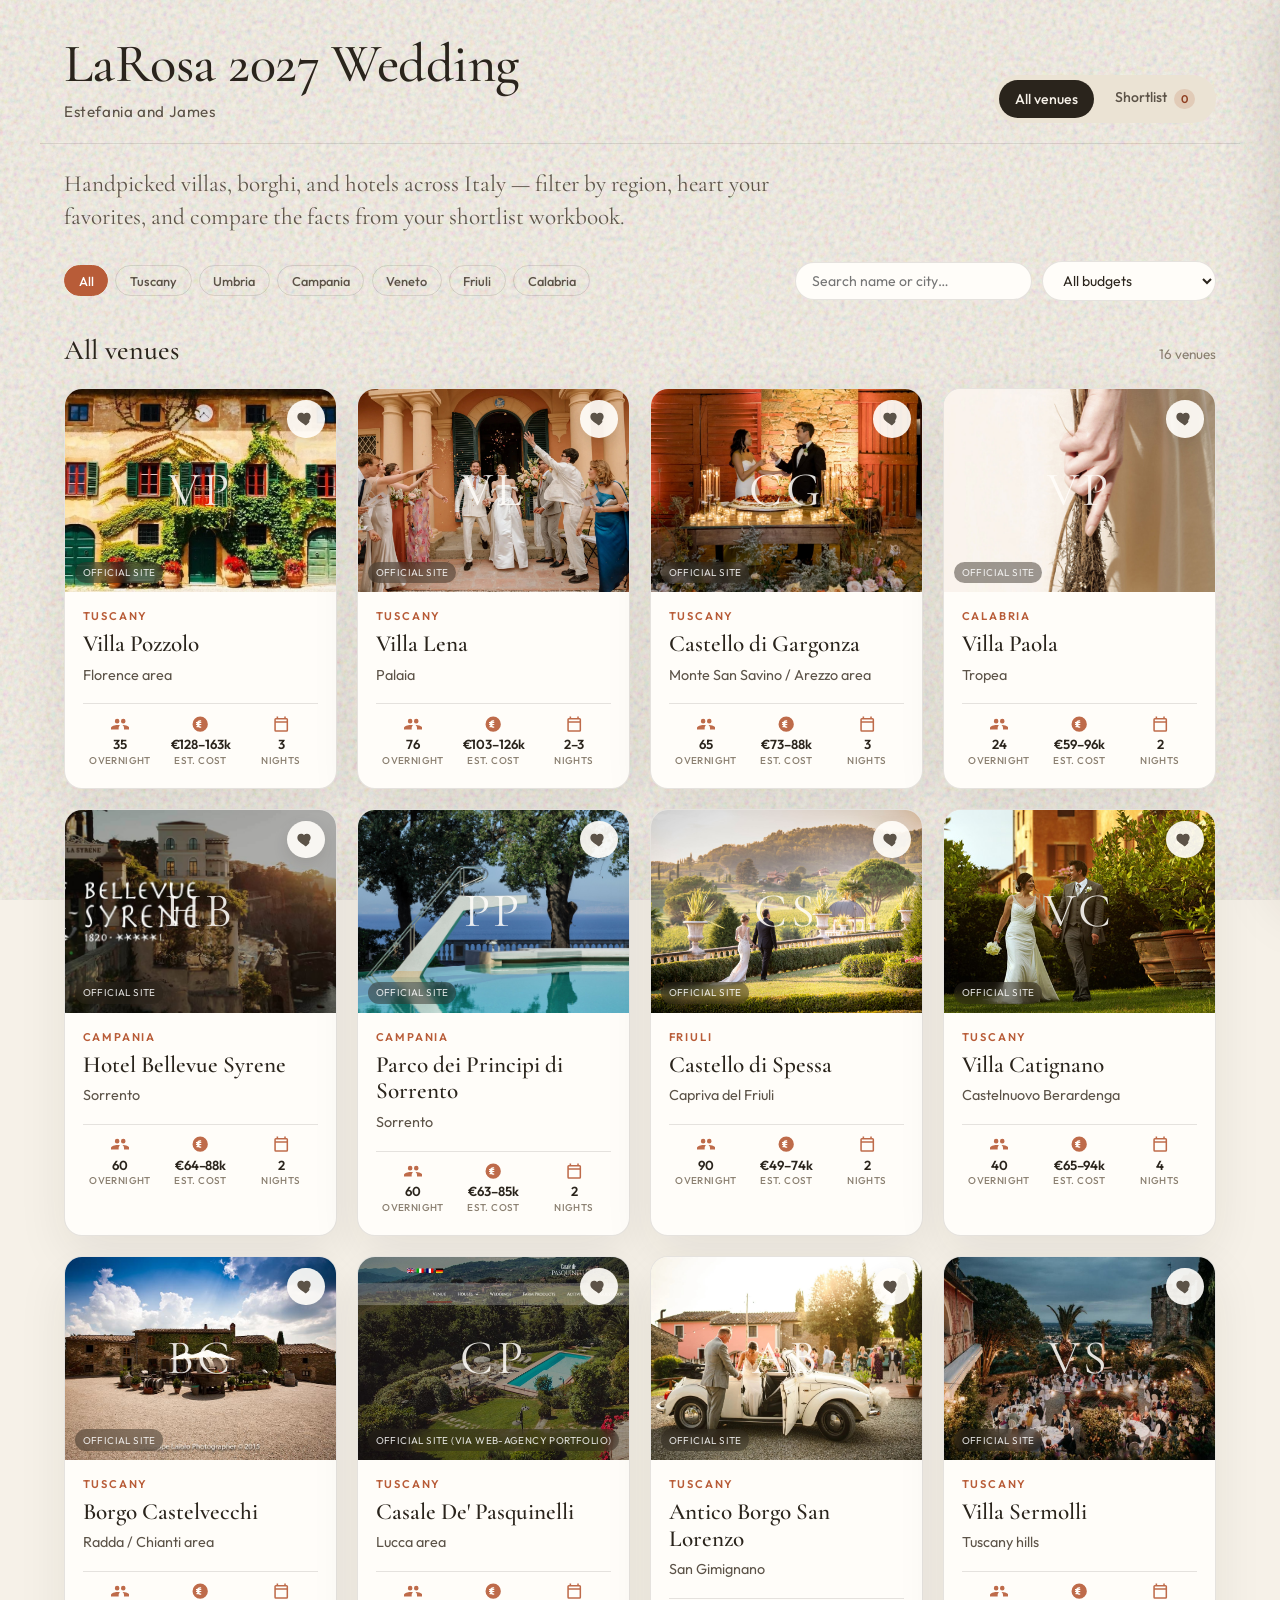
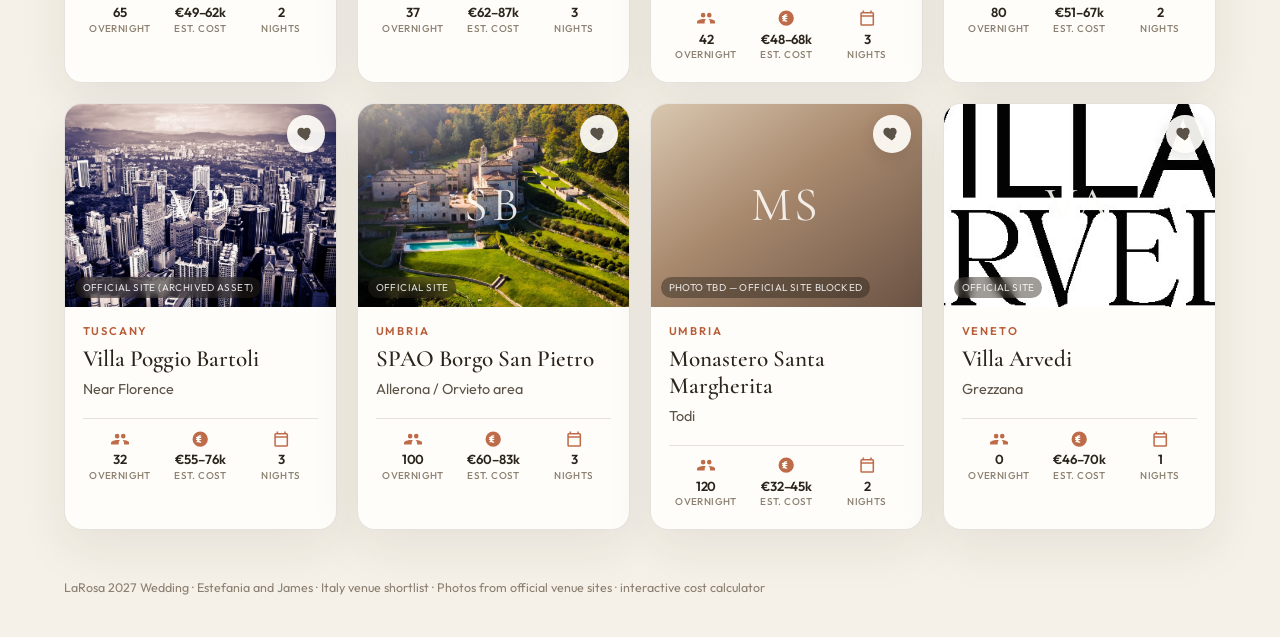
==== index.html @ a97ed9b6 "Retitle site to LaRosa 2027 Wedding with Estefania and James subtitle." ====
<!DOCTYPE html>
<html lang="en">
<head>
  <meta charset="UTF-8" />
  <meta name="viewport" content="width=device-width, initial-scale=1" />
  <meta name="theme-color" content="#f6f1e8" />
  <title>LaRosa 2027 Wedding</title>
  <meta name="description" content="LaRosa 2027 Wedding — Italy venue shortlist for Estefania and James." />
  <link rel="preconnect" href="https://fonts.googleapis.com" />
  <link rel="preconnect" href="https://fonts.gstatic.com" crossorigin />
  <link href="https://fonts.googleapis.com/css2?family=Cormorant+Garamond:ital,wght@0,400;0,500;0,600;0,700;1,400;1,500&family=Outfit:wght@300;400;500;600&display=swap" rel="stylesheet" />
  <link rel="stylesheet" href="styles.css" />
</head>
<body>
  <div class="grain" aria-hidden="true"></div>

  <header class="site-header">
    <div class="brand">
      <h1>LaRosa 2027 Wedding</h1>
      <p class="tagline">Estefania and James</p>
    </div>
    <nav class="tabs" role="tablist" aria-label="Views">
      <button class="tab is-active" data-view="all" role="tab" aria-selected="true">All venues</button>
      <button class="tab" data-view="shortlist" role="tab" aria-selected="false">
        Shortlist <span class="badge" id="shortlist-count">0</span>
      </button>
    </nav>
  </header>

  <section class="hero-strip" id="hero-strip">
    <p class="hero-copy">Handpicked villas, borghi, and hotels across Italy — filter by region, heart your favorites, and compare the facts from your shortlist workbook.</p>
  </section>

  <div class="toolbar" id="toolbar">
    <div class="chips" id="region-chips" aria-label="Filter by region"></div>
    <div class="toolbar-right">
      <label class="search-wrap">
        <span class="sr-only">Search venues</span>
        <input type="search" id="search" placeholder="Search name or city…" autocomplete="off" />
      </label>
      <select id="band-filter" aria-label="Budget band">
        <option value="all">All budgets</option>
        <option value="Large">Large (&gt; €60k)</option>
        <option value="Medium">Medium (€30–60k)</option>
        <option value="Modest">Modest (&lt; €30k)</option>
      </select>
    </div>
  </div>

  <main class="layout">
    <section class="directory" aria-live="polite">
      <div class="dir-meta">
        <h2 id="view-title">All venues</h2>
        <p id="result-count"></p>
      </div>
      <div class="cards" id="cards"></div>
      <div class="empty" id="empty" hidden>
        <p class="empty-title">No venues here yet</p>
        <p class="empty-body">Tap the heart on any card to save it to your shortlist. Favorites stay on this phone via local storage.</p>
      </div>
    </section>
  </main>

  <footer class="site-footer">
    <p>LaRosa 2027 Wedding · Estefania and James · Italy venue shortlist · Photos from official venue sites · interactive cost calculator</p>
  </footer>

  <!-- Detail slide-over -->
  <div class="overlay" id="overlay" hidden></div>
  <aside class="drawer" id="drawer" aria-hidden="true" role="dialog" aria-modal="true" aria-labelledby="drawer-title">
    <button class="drawer-close" id="drawer-close" aria-label="Close details">&times;</button>
    <div class="drawer-scroll" id="drawer-content"></div>
  </aside>

  <script src="app.js"></script>
</body>
</html>
---- styles.css ----
:root {
  --cream: #f6f1e8;
  --cream-deep: #ebe3d4;
  --ink: #2a241c;
  --ink-soft: #5c5348;
  --muted: #8a7f70;
  --line: rgba(42, 36, 28, 0.12);
  --terracotta: #b85c38;
  --terracotta-deep: #8f3f22;
  --sage: #6b7f6a;
  --gold: #c4a574;
  --card: #fffdf9;
  --shadow: 0 18px 50px rgba(42, 36, 28, 0.08);
  --radius: 18px;
  --serif: "Cormorant Garamond", Georgia, "Times New Roman", serif;
  --sans: "Outfit", system-ui, -apple-system, sans-serif;
}

*, *::before, *::after { box-sizing: border-box; }

html { scroll-behavior: smooth; }

body {
  margin: 0;
  min-height: 100vh;
  background: var(--cream);
  color: var(--ink);
  font-family: var(--sans);
  font-weight: 400;
  line-height: 1.55;
  -webkit-font-smoothing: antialiased;
}

.grain {
  pointer-events: none;
  position: fixed;
  inset: 0;
  z-index: 0;
  opacity: 0.35;
  background-image: url("data:image/svg+xml,%3Csvg viewBox='0 0 200 200' xmlns='http://www.w3.org/2000/svg'%3E%3Cfilter id='n'%3E%3CfeTurbulence type='fractalNoise' baseFrequency='0.85' numOctaves='4' stitchTiles='stitch'/%3E%3C/filter%3E%3Crect width='100%25' height='100%25' filter='url(%23n)'/%3E%3C/svg%3E");
  mix-blend-mode: multiply;
}

.sr-only {
  position: absolute;
  width: 1px; height: 1px;
  padding: 0; margin: -1px;
  overflow: hidden; clip: rect(0,0,0,0);
  border: 0;
}

.site-header,
.hero-strip,
.toolbar,
.layout,
.site-footer {
  position: relative;
  z-index: 1;
}

.site-header {
  display: flex;
  flex-wrap: wrap;
  align-items: flex-end;
  justify-content: space-between;
  gap: 1.5rem;
  padding: 2.25rem 1.5rem 1.25rem;
  max-width: 1200px;
  margin: 0 auto;
  border-bottom: 1px solid var(--line);
}

.eyebrow {
  margin: 0 0 0.35rem;
  font-size: 0.72rem;
  letter-spacing: 0.22em;
  text-transform: uppercase;
  color: var(--muted);
  font-weight: 500;
}

.brand h1 {
  margin: 0;
  font-family: var(--serif);
  font-weight: 500;
  font-size: clamp(2.2rem, 5vw, 3.4rem);
  line-height: 1.05;
  letter-spacing: -0.01em;
}

.brand .amp {
  font-style: italic;
  color: var(--terracotta);
  font-weight: 400;
}

.tagline {
  margin: 0.4rem 0 0;
  color: var(--ink-soft);
  font-family: var(--sans);
  font-size: 0.95rem;
  font-weight: 400;
  letter-spacing: 0.04em;
}

.tabs {
  display: inline-flex;
  gap: 0.35rem;
  padding: 0.3rem;
  background: var(--cream-deep);
  border-radius: 999px;
}

.tab {
  appearance: none;
  border: 0;
  background: transparent;
  color: var(--ink-soft);
  font-family: var(--sans);
  font-size: 0.88rem;
  font-weight: 500;
  padding: 0.55rem 1rem;
  border-radius: 999px;
  cursor: pointer;
  transition: background 0.2s, color 0.2s;
}

.tab.is-active {
  background: var(--ink);
  color: var(--cream);
}

.badge {
  display: inline-grid;
  place-items: center;
  min-width: 1.3rem;
  height: 1.3rem;
  margin-left: 0.25rem;
  padding: 0 0.35rem;
  border-radius: 999px;
  background: var(--terracotta);
  color: white;
  font-size: 0.7rem;
  font-weight: 600;
  vertical-align: middle;
}

.tab:not(.is-active) .badge {
  background: rgba(184, 92, 56, 0.18);
  color: var(--terracotta-deep);
}

.hero-strip {
  max-width: 1200px;
  margin: 0 auto;
  padding: 1.5rem 1.5rem 0.5rem;
}

.hero-copy {
  margin: 0;
  max-width: 46rem;
  font-family: var(--serif);
  font-size: clamp(1.15rem, 2.4vw, 1.45rem);
  line-height: 1.4;
  color: var(--ink-soft);
}

.toolbar {
  max-width: 1200px;
  margin: 0 auto;
  padding: 1.25rem 1.5rem;
  display: flex;
  flex-wrap: wrap;
  gap: 1rem;
  align-items: center;
  justify-content: space-between;
}

.chips {
  display: flex;
  flex-wrap: wrap;
  gap: 0.45rem;
}

.chip {
  appearance: none;
  border: 1px solid var(--line);
  background: transparent;
  color: var(--ink-soft);
  font-family: var(--sans);
  font-size: 0.8rem;
  font-weight: 500;
  padding: 0.4rem 0.85rem;
  border-radius: 999px;
  cursor: pointer;
  transition: all 0.18s ease;
}

.chip:hover { border-color: var(--ink-soft); color: var(--ink); }

.chip.is-active {
  background: var(--terracotta);
  border-color: var(--terracotta);
  color: #fff;
}

.toolbar-right {
  display: flex;
  flex-wrap: wrap;
  gap: 0.6rem;
  align-items: center;
}

.search-wrap input,
#band-filter {
  font-family: var(--sans);
  font-size: 0.88rem;
  color: var(--ink);
  background: var(--card);
  border: 1px solid var(--line);
  border-radius: 999px;
  padding: 0.55rem 1rem;
  outline: none;
}

.search-wrap input {
  min-width: min(220px, 70vw);
}

.search-wrap input:focus,
#band-filter:focus {
  border-color: var(--terracotta);
  box-shadow: 0 0 0 3px rgba(184, 92, 56, 0.15);
}

.layout {
  max-width: 1200px;
  margin: 0 auto;
  padding: 0.5rem 1.5rem 3rem;
}

.dir-meta {
  display: flex;
  align-items: baseline;
  justify-content: space-between;
  gap: 1rem;
  margin-bottom: 1rem;
}

.dir-meta h2 {
  margin: 0;
  font-family: var(--serif);
  font-weight: 500;
  font-size: 1.75rem;
}

#result-count {
  margin: 0;
  color: var(--muted);
  font-size: 0.85rem;
}

.cards {
  display: grid;
  grid-template-columns: repeat(auto-fill, minmax(270px, 1fr));
  gap: 1.25rem;
}

.card {
  position: relative;
  background: var(--card);
  border: 1px solid var(--line);
  border-radius: var(--radius);
  overflow: hidden;
  box-shadow: var(--shadow);
  cursor: pointer;
  transition: transform 0.22s ease, box-shadow 0.22s ease;
  display: flex;
  flex-direction: column;
}

.card:hover {
  transform: translateY(-3px);
  box-shadow: 0 22px 55px rgba(42, 36, 28, 0.12);
}

.card-media {
  position: relative;
  aspect-ratio: 4 / 3;
  background: linear-gradient(145deg, #d9c7b0, #a8896e 45%, #6b5344);
  overflow: hidden;
}

.card-media img {
  width: 100%;
  height: 100%;
  object-fit: cover;
  display: block;
}

.card-media .monogram {
  position: absolute;
  inset: 0;
  display: grid;
  place-items: center;
  font-family: var(--serif);
  font-size: 3rem;
  color: rgba(255, 253, 249, 0.88);
  letter-spacing: 0.08em;
}

.card-media .credit {
  position: absolute;
  left: 0.65rem;
  bottom: 0.55rem;
  font-size: 0.62rem;
  letter-spacing: 0.04em;
  text-transform: uppercase;
  color: rgba(255,255,255,0.85);
  background: rgba(42,36,28,0.45);
  backdrop-filter: blur(4px);
  padding: 0.2rem 0.45rem;
  border-radius: 999px;
}

.heart {
  position: absolute;
  top: 0.7rem;
  right: 0.7rem;
  z-index: 2;
  width: 2.35rem;
  height: 2.35rem;
  border: 0;
  border-radius: 50%;
  background: rgba(255, 253, 249, 0.92);
  color: var(--ink-soft);
  cursor: pointer;
  display: grid;
  place-items: center;
  box-shadow: 0 6px 16px rgba(42,36,28,0.12);
  transition: transform 0.15s, color 0.15s, background 0.15s;
}

.heart:hover { transform: scale(1.08); }
.heart.is-on { color: var(--terracotta); background: #fff; }
.heart svg { width: 1.1rem; height: 1.1rem; fill: currentColor; }

.card-body {
  padding: 1rem 1.1rem 1.2rem;
  display: flex;
  flex-direction: column;
  gap: 0.35rem;
  flex: 1;
}

.card-region {
  margin: 0;
  font-size: 0.7rem;
  letter-spacing: 0.16em;
  text-transform: uppercase;
  color: var(--terracotta);
  font-weight: 600;
}

.card-body h3 {
  margin: 0;
  font-family: var(--serif);
  font-weight: 560;
  font-size: 1.45rem;
  line-height: 1.15;
}

.card-loc {
  margin: 0;
  color: var(--ink-soft);
  font-size: 0.9rem;
}

.card-stats {
  display: grid;
  grid-template-columns: repeat(3, 1fr);
  gap: 0.35rem;
  margin-top: 0.75rem;
  padding-top: 0.65rem;
  border-top: 1px solid var(--line);
}

.stat-icon {
  display: flex;
  flex-direction: column;
  align-items: center;
  text-align: center;
  gap: 0.25rem;
  min-width: 0;
}

.stat-icon svg {
  width: 1.15rem;
  height: 1.15rem;
  color: var(--terracotta);
  opacity: 0.9;
}

.stat-icon strong {
  display: block;
  font-size: 0.82rem;
  font-weight: 600;
  color: var(--ink);
  line-height: 1.2;
  letter-spacing: -0.01em;
}

.stat-icon span {
  display: block;
  font-size: 0.62rem;
  letter-spacing: 0.04em;
  text-transform: uppercase;
  color: var(--muted);
  font-weight: 500;
}

.pill {
  font-size: 0.72rem;
  font-weight: 500;
  color: var(--ink-soft);
  background: var(--cream-deep);
  padding: 0.28rem 0.55rem;
  border-radius: 999px;
}

.empty {
  text-align: center;
  padding: 3.5rem 1.5rem;
  border: 1px dashed var(--line);
  border-radius: var(--radius);
  background: rgba(255,253,249,0.5);
}

.empty-title {
  margin: 0 0 0.4rem;
  font-family: var(--serif);
  font-size: 1.6rem;
}

.empty-body {
  margin: 0 auto;
  max-width: 28rem;
  color: var(--ink-soft);
}

.site-footer {
  max-width: 1200px;
  margin: 0 auto;
  padding: 0 1.5rem 2.5rem;
  color: var(--muted);
  font-size: 0.78rem;
}

.site-footer p { margin: 0; }

/* Drawer */
.overlay {
  position: fixed;
  inset: 0;
  background: rgba(42, 36, 28, 0.42);
  backdrop-filter: blur(3px);
  z-index: 40;
  opacity: 0;
  transition: opacity 0.25s ease;
}

.overlay.is-open { opacity: 1; }

.drawer {
  position: fixed;
  top: 0;
  right: 0;
  height: 100%;
  width: min(540px, 100%);
  background: var(--cream);
  z-index: 50;
  transform: translateX(105%);
  transition: transform 0.3s cubic-bezier(0.22, 1, 0.36, 1);
  box-shadow: -20px 0 60px rgba(42,36,28,0.18);
  display: flex;
  flex-direction: column;
}

.drawer.is-open { transform: translateX(0); }

.drawer-close {
  position: absolute;
  top: 0.85rem;
  right: 0.85rem;
  z-index: 2;
  width: 2.4rem;
  height: 2.4rem;
  border: 0;
  border-radius: 50%;
  background: rgba(255,253,249,0.92);
  color: var(--ink);
  font-size: 1.5rem;
  line-height: 1;
  cursor: pointer;
  box-shadow: 0 4px 14px rgba(42,36,28,0.12);
}

.drawer-scroll {
  overflow-y: auto;
  flex: 1;
  -webkit-overflow-scrolling: touch;
}

.drawer-hero {
  position: relative;
  aspect-ratio: 16 / 10;
  background: linear-gradient(145deg, #d9c7b0, #a8896e 45%, #6b5344);
}

.drawer-hero img {
  width: 100%;
  height: 100%;
  object-fit: cover;
  display: block;
}

.drawer-hero .monogram {
  position: absolute;
  inset: 0;
  display: grid;
  place-items: center;
  font-family: var(--serif);
  font-size: 4rem;
  color: rgba(255,253,249,0.9);
}

.drawer-hero .credit {
  position: absolute;
  left: 1rem;
  bottom: 0.85rem;
  font-size: 0.65rem;
  letter-spacing: 0.05em;
  text-transform: uppercase;
  color: rgba(255,255,255,0.9);
  background: rgba(42,36,28,0.45);
  padding: 0.25rem 0.5rem;
  border-radius: 999px;
}

.drawer-body { padding: 1.4rem 1.4rem 2.5rem; }

.drawer-kicker {
  margin: 0 0 0.35rem;
  font-size: 0.72rem;
  letter-spacing: 0.18em;
  text-transform: uppercase;
  color: var(--terracotta);
  font-weight: 600;
}

#drawer-title,
.drawer-body h2 {
  margin: 0 0 0.35rem;
  font-family: var(--serif);
  font-weight: 550;
  font-size: clamp(1.8rem, 4vw, 2.3rem);
  line-height: 1.1;
}

.drawer-sub {
  margin: 0 0 1rem;
  color: var(--ink-soft);
}

.drawer-actions {
  display: flex;
  flex-wrap: wrap;
  gap: 0.55rem;
  margin-bottom: 1.4rem;
}

.btn {
  appearance: none;
  border: 1px solid var(--line);
  background: var(--card);
  color: var(--ink);
  font-family: var(--sans);
  font-size: 0.85rem;
  font-weight: 500;
  padding: 0.55rem 0.95rem;
  border-radius: 999px;
  cursor: pointer;
  text-decoration: none;
  display: inline-flex;
  align-items: center;
  gap: 0.35rem;
}

.btn-primary {
  background: var(--ink);
  border-color: var(--ink);
  color: var(--cream);
}

.btn-heart.is-on {
  color: var(--terracotta);
  border-color: rgba(184,92,56,0.35);
}

.stats {
  display: grid;
  grid-template-columns: 1fr 1fr;
  gap: 0.65rem;
  margin-bottom: 1.4rem;
}

.stat {
  background: var(--card);
  border: 1px solid var(--line);
  border-radius: 14px;
  padding: 0.75rem 0.85rem;
}

.stat dt {
  margin: 0;
  font-size: 0.68rem;
  letter-spacing: 0.12em;
  text-transform: uppercase;
  color: var(--muted);
}

.stat dd {
  margin: 0.25rem 0 0;
  font-family: var(--serif);
  font-size: 1.15rem;
  line-height: 1.25;
}

.section {
  margin-bottom: 1.25rem;
  padding-top: 0.25rem;
  border-top: 1px solid var(--line);
}

.section h3 {
  margin: 0.9rem 0 0.45rem;
  font-family: var(--serif);
  font-size: 1.25rem;
  font-weight: 560;
}

.section p,
.section li {
  margin: 0 0 0.55rem;
  color: var(--ink-soft);
  font-size: 0.92rem;
  white-space: pre-wrap;
}

.section ul {
  margin: 0;
  padding-left: 1.1rem;
}

.callout {
  background: rgba(184, 92, 56, 0.08);
  border-left: 3px solid var(--terracotta);
  padding: 0.85rem 1rem;
  border-radius: 0 12px 12px 0;
  margin: 0.6rem 0;
}

.callout strong {
  display: block;
  font-size: 0.72rem;
  letter-spacing: 0.14em;
  text-transform: uppercase;
  color: var(--terracotta-deep);
  margin-bottom: 0.25rem;
}

.confidence {
  display: inline-block;
  font-size: 0.75rem;
  font-weight: 600;
  padding: 0.25rem 0.6rem;
  border-radius: 999px;
  background: var(--cream-deep);
  color: var(--ink-soft);
}

body.drawer-open { overflow: hidden; }

@media (max-width: 640px) {
  .site-header { padding-top: 1.5rem; }
  .stats { grid-template-columns: 1fr; }
  .toolbar { padding-top: 0.75rem; }
  .cards { grid-template-columns: 1fr; }
}


/* —— 60-guest cost + calculator —— */
.cost-60 {
  background: linear-gradient(180deg, rgba(184,92,56,0.06), rgba(255,253,249,0.9));
  border: 1px solid var(--line);
  border-radius: 14px;
  padding: 1rem 1.1rem 1.15rem;
  margin: 1.1rem 0;
}
.cost-60 h3 { margin-top: 0; }
.cost-60-total {
  font-family: var(--serif);
  font-size: 1.45rem;
  margin: 0.35rem 0 0.75rem;
}
.cost-60-total .muted { font-size: 0.95rem; color: var(--muted); font-style: italic; }
.overflow-note {
  background: rgba(196,165,116,0.22);
  border-left: 3px solid var(--gold);
  padding: 0.55rem 0.75rem;
  border-radius: 0 8px 8px 0;
  font-size: 0.88rem;
  color: var(--ink-soft);
  margin: 0.5rem 0 0.75rem;
}
.table-wrap { overflow-x: auto; }
.cost-table {
  width: 100%;
  border-collapse: collapse;
  font-size: 0.86rem;
}
.cost-table th, .cost-table td {
  text-align: left;
  padding: 0.4rem 0.35rem;
  border-bottom: 1px solid var(--line);
  vertical-align: top;
}
.cost-table th { color: var(--muted); font-weight: 500; font-size: 0.72rem; text-transform: uppercase; letter-spacing: 0.06em; }
.cost-table td:last-child { text-align: right; white-space: nowrap; font-variant-numeric: tabular-nums; }
.src-tag {
  display: inline-block;
  margin-left: 0.35rem;
  font-size: 0.65rem;
  color: var(--muted);
  background: var(--cream-deep);
  padding: 0.1rem 0.35rem;
  border-radius: 999px;
  text-transform: uppercase;
  letter-spacing: 0.03em;
}
.assumptions {
  margin: 0.75rem 0 0;
  font-size: 0.78rem;
  color: var(--muted);
  line-height: 1.45;
}

.calc-panel {
  background: var(--card);
  border: 1px solid var(--line);
  border-radius: 14px;
  padding: 1rem 1.1rem 1.2rem;
  margin: 1rem 0 1.25rem;
  box-shadow: var(--shadow);
}
.calc-panel h3 {
  margin: 0 0 0.25rem;
  font-family: var(--serif);
  font-size: 1.35rem;
  font-weight: 600;
}
.calc-lead {
  margin: 0 0 0.9rem;
  font-size: 0.86rem;
  color: var(--ink-soft);
}
.calc-grid {
  display: grid;
  grid-template-columns: 1fr 1fr;
  gap: 0.75rem 1rem;
}
@media (max-width: 560px) {
  .calc-grid { grid-template-columns: 1fr; }
}
.calc-field {
  display: flex;
  flex-direction: column;
  gap: 0.35rem;
  font-size: 0.78rem;
  font-weight: 500;
  color: var(--ink-soft);
  letter-spacing: 0.02em;
}
.calc-field input[type="number"],
.calc-field select {
  font: inherit;
  font-size: 0.95rem;
  font-weight: 500;
  color: var(--ink);
  border: 1px solid var(--line);
  border-radius: 10px;
  padding: 0.5rem 0.65rem;
  background: #fff;
}
.calc-row {
  display: grid;
  grid-template-columns: 1fr 4.2rem;
  gap: 0.5rem;
  align-items: center;
}
.calc-row input[type="range"] { width: 100%; accent-color: var(--terracotta); }
.calc-totals {
  display: grid;
  grid-template-columns: 1fr 1fr;
  gap: 0.65rem;
  margin-top: 1rem;
}
@media (max-width: 560px) {
  .calc-totals { grid-template-columns: 1fr; }
}
.calc-total {
  background: var(--cream);
  border-radius: 12px;
  padding: 0.7rem 0.8rem;
  border: 1px solid var(--line);
}
.calc-total.primary {
  grid-column: 1 / -1;
  background: rgba(184,92,56,0.1);
  border-color: rgba(184,92,56,0.25);
}
.calc-total.host {
  background: rgba(107,127,106,0.12);
  border-color: rgba(107,127,106,0.28);
}
.calc-total .label {
  display: block;
  font-size: 0.68rem;
  text-transform: uppercase;
  letter-spacing: 0.08em;
  color: var(--muted);
  margin-bottom: 0.2rem;
}
.calc-total strong {
  display: block;
  font-family: var(--serif);
  font-size: 1.35rem;
  font-weight: 600;
  color: var(--ink);
  line-height: 1.15;
}
.calc-total em {
  display: block;
  margin-top: 0.2rem;
  font-size: 0.78rem;
  color: var(--ink-soft);
  font-style: normal;
}
.calc-details {
  margin-top: 0.75rem;
  font-size: 0.86rem;
}
.calc-details summary {
  cursor: pointer;
  color: var(--terracotta-deep);
  font-weight: 500;
}
.calc-lines {
  list-style: none;
  margin: 0.5rem 0 0;
  padding: 0;
}
.calc-lines li {
  display: flex;
  justify-content: space-between;
  gap: 1rem;
  padding: 0.28rem 0;
  border-bottom: 1px solid var(--line);
  color: var(--ink-soft);
}
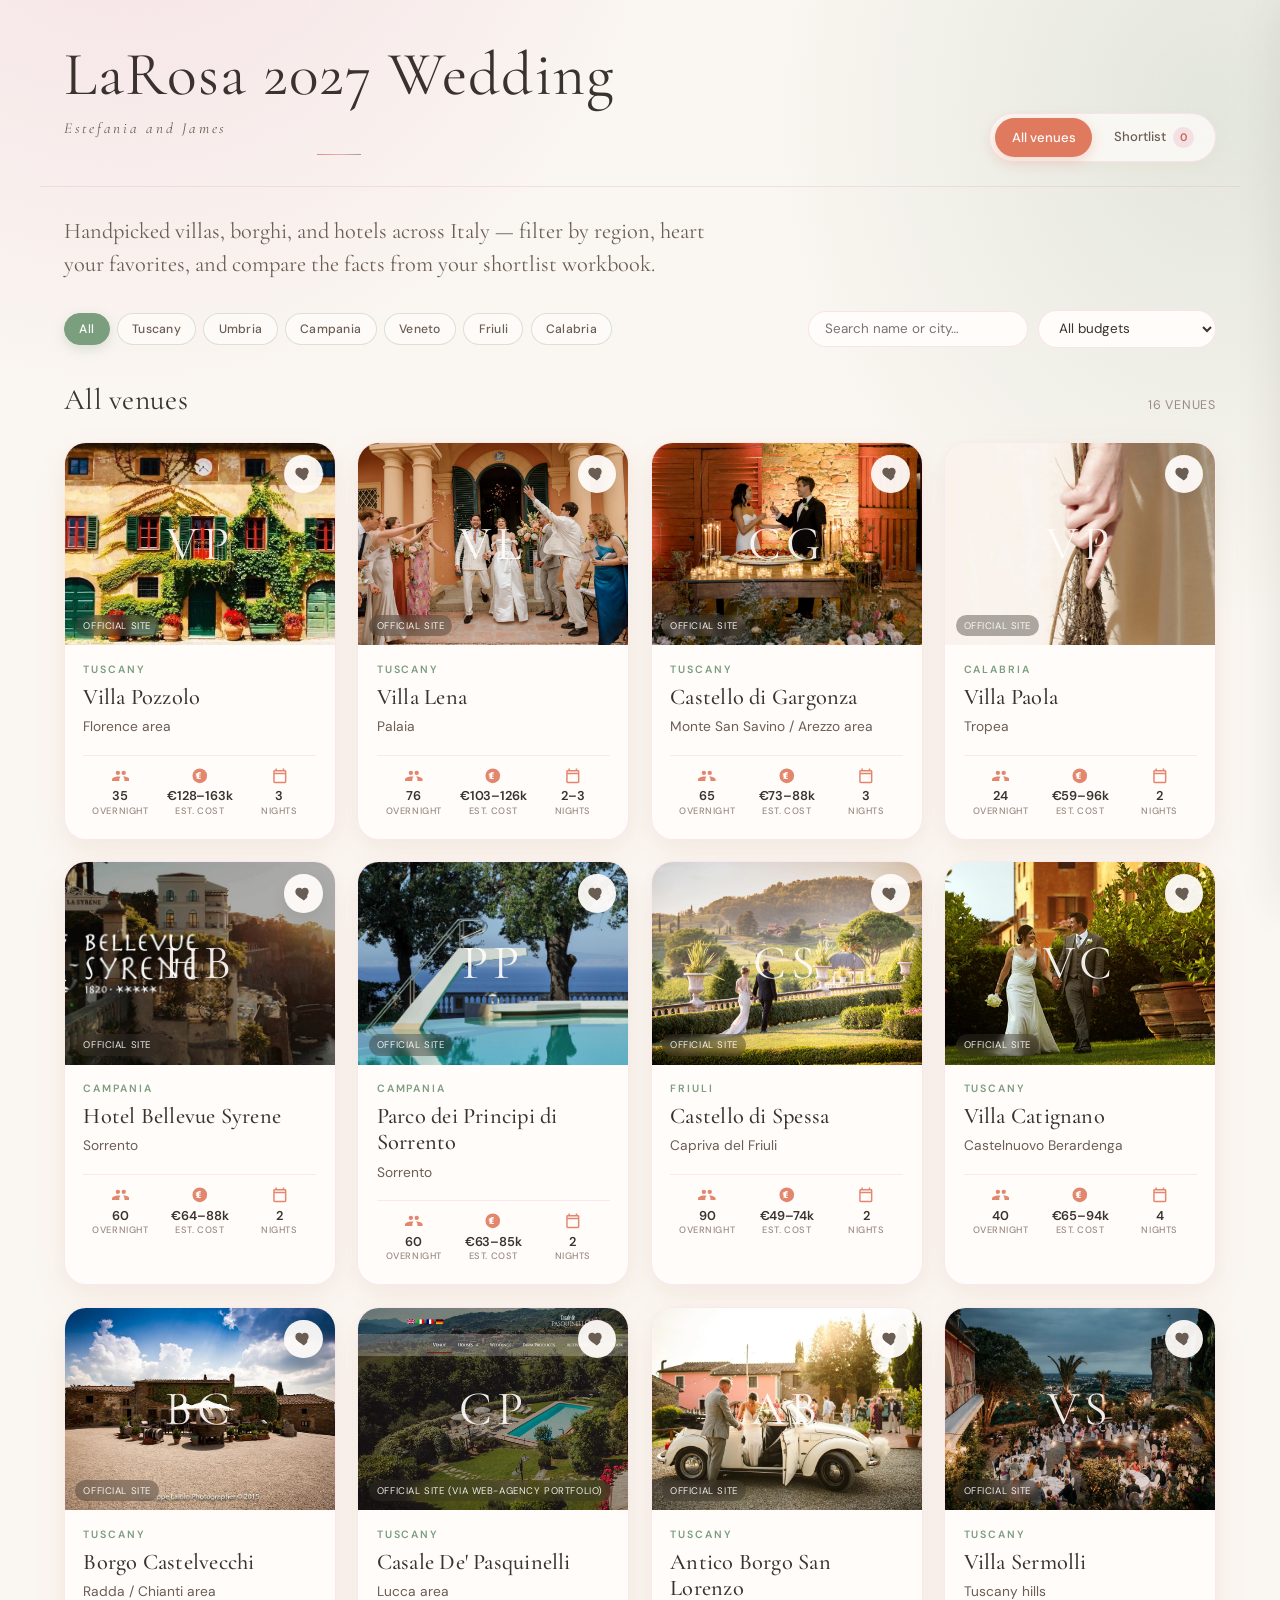
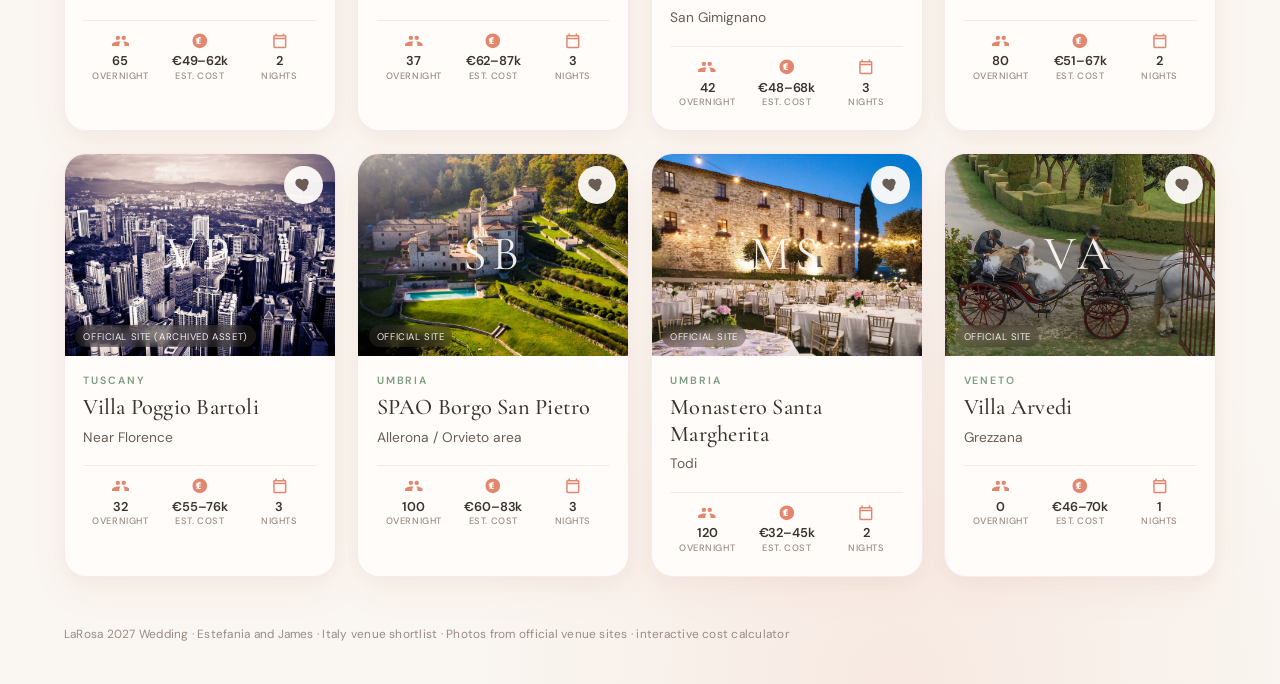
==== commit 71cfdae8: "Restyle site as minimal Italian chic for LaRosa 2027. Soft coral, blush, and sage palette with Cormo" ====
--- a/index.html
+++ b/index.html
@@ -3,12 +3,12 @@
 <head>
   <meta charset="UTF-8" />
   <meta name="viewport" content="width=device-width, initial-scale=1" />
-  <meta name="theme-color" content="#f6f1e8" />
+  <meta name="theme-color" content="#faf6f1" />
   <title>LaRosa 2027 Wedding</title>
   <meta name="description" content="LaRosa 2027 Wedding — Italy venue shortlist for Estefania and James." />
   <link rel="preconnect" href="https://fonts.googleapis.com" />
   <link rel="preconnect" href="https://fonts.gstatic.com" crossorigin />
-  <link href="https://fonts.googleapis.com/css2?family=Cormorant+Garamond:ital,wght@0,400;0,500;0,600;0,700;1,400;1,500&family=Outfit:wght@300;400;500;600&display=swap" rel="stylesheet" />
+  <link href="https://fonts.googleapis.com/css2?family=Cormorant+Garamond:ital,wght@0,400;0,500;0,600;1,400;1,500&family=DM+Sans:ital,opsz,wght@0,9..40,300;0,9..40,400;0,9..40,500;0,9..40,600;1,9..40,400&display=swap" rel="stylesheet" />
   <link rel="stylesheet" href="styles.css" />
 </head>
 <body>
@@ -18,6 +18,7 @@
     <div class="brand">
       <h1>LaRosa 2027 Wedding</h1>
       <p class="tagline">Estefania and James</p>
+      <hr class="brand-rule" aria-hidden="true" />
     </div>
     <nav class="tabs" role="tablist" aria-label="Views">
       <button class="tab is-active" data-view="all" role="tab" aria-selected="true">All venues</button>
--- a/styles.css
+++ b/styles.css
@@ -1,19 +1,27 @@
 :root {
-  --cream: #f6f1e8;
-  --cream-deep: #ebe3d4;
-  --ink: #2a241c;
-  --ink-soft: #5c5348;
-  --muted: #8a7f70;
-  --line: rgba(42, 36, 28, 0.12);
-  --terracotta: #b85c38;
-  --terracotta-deep: #8f3f22;
-  --sage: #6b7f6a;
-  --gold: #c4a574;
-  --card: #fffdf9;
-  --shadow: 0 18px 50px rgba(42, 36, 28, 0.08);
-  --radius: 18px;
+  /* Warm Italian sunset / olive garden — airy bridal-editorial */
+  --cream: #faf6f1;
+  --cream-deep: #f2e6e0;
+  --blush: #f8e8ee;
+  --ink: #3a322c;
+  --ink-soft: #6a5d54;
+  --muted: #9a8b82;
+  --line: rgba(58, 50, 44, 0.10);
+  --coral: #e07a5f;
+  --coral-deep: #c9654a;
+  --rose: #e8a0bf;
+  --rose-soft: #f3c5d8;
+  --sage: #7a9e7e;
+  --sage-soft: #b5cbb6;
+  --card: #fffcfa;
+  --shadow: 0 14px 36px rgba(224, 122, 95, 0.07), 0 6px 18px rgba(122, 158, 126, 0.05);
+  --radius: 22px;
   --serif: "Cormorant Garamond", Georgia, "Times New Roman", serif;
-  --sans: "Outfit", system-ui, -apple-system, sans-serif;
+  --sans: "DM Sans", system-ui, -apple-system, sans-serif;
+  /* Aliases so older tokens still resolve */
+  --terracotta: var(--coral);
+  --terracotta-deep: var(--coral-deep);
+  --gold: var(--rose);
 }
 
 *, *::before, *::after { box-sizing: border-box; }
@@ -23,11 +31,16 @@
 body {
   margin: 0;
   min-height: 100vh;
-  background: var(--cream);
+  background:
+    radial-gradient(ellipse 80% 50% at 10% -10%, rgba(232, 160, 191, 0.28), transparent 55%),
+    radial-gradient(ellipse 70% 45% at 95% 5%, rgba(122, 158, 126, 0.18), transparent 50%),
+    radial-gradient(ellipse 60% 40% at 70% 100%, rgba(224, 122, 95, 0.10), transparent 55%),
+    var(--cream);
   color: var(--ink);
   font-family: var(--sans);
   font-weight: 400;
-  line-height: 1.55;
+  font-size: 15px;
+  line-height: 1.6;
   -webkit-font-smoothing: antialiased;
 }
 
@@ -36,9 +49,9 @@
   position: fixed;
   inset: 0;
   z-index: 0;
-  opacity: 0.35;
-  background-image: url("data:image/svg+xml,%3Csvg viewBox='0 0 200 200' xmlns='http://www.w3.org/2000/svg'%3E%3Cfilter id='n'%3E%3CfeTurbulence type='fractalNoise' baseFrequency='0.85' numOctaves='4' stitchTiles='stitch'/%3E%3C/filter%3E%3Crect width='100%25' height='100%25' filter='url(%23n)'/%3E%3C/svg%3E");
-  mix-blend-mode: multiply;
+  opacity: 0.12;
+  background-image: url("data:image/svg+xml,%3Csvg viewBox='0 0 200 200' xmlns='http://www.w3.org/2000/svg'%3E%3Cfilter id='n'%3E%3CfeTurbulence type='fractalNoise' baseFrequency='0.9' numOctaves='3' stitchTiles='stitch'/%3E%3C/filter%3E%3Crect width='100%25' height='100%25' filter='url(%23n)'/%3E%3C/svg%3E");
+  mix-blend-mode: soft-light;
 }
 
 .sr-only {
@@ -64,16 +77,16 @@
   align-items: flex-end;
   justify-content: space-between;
   gap: 1.5rem;
-  padding: 2.25rem 1.5rem 1.25rem;
+  padding: 2.75rem 1.5rem 1.5rem;
   max-width: 1200px;
   margin: 0 auto;
-  border-bottom: 1px solid var(--line);
+  border-bottom: 1px solid rgba(232, 160, 191, 0.28);
 }
 
 .eyebrow {
   margin: 0 0 0.35rem;
-  font-size: 0.72rem;
-  letter-spacing: 0.22em;
+  font-size: 0.68rem;
+  letter-spacing: 0.24em;
   text-transform: uppercase;
   color: var(--muted);
   font-weight: 500;
@@ -82,33 +95,48 @@
 .brand h1 {
   margin: 0;
   font-family: var(--serif);
-  font-weight: 500;
-  font-size: clamp(2.2rem, 5vw, 3.4rem);
-  line-height: 1.05;
-  letter-spacing: -0.01em;
+  font-weight: 400;
+  font-size: clamp(2.6rem, 6vw, 3.85rem);
+  line-height: 1.02;
+  letter-spacing: 0.02em;
+  color: var(--ink);
 }
 
 .brand .amp {
   font-style: italic;
-  color: var(--terracotta);
+  color: var(--coral);
   font-weight: 400;
 }
 
 .tagline {
-  margin: 0.4rem 0 0;
-  color: var(--ink-soft);
-  font-family: var(--sans);
+  margin: 0.55rem 0 0;
+  color: var(--ink-soft);
+  font-family: var(--serif);
   font-size: 0.95rem;
   font-weight: 400;
-  letter-spacing: 0.04em;
+  font-style: italic;
+  letter-spacing: 0.18em;
+  text-transform: none;
+}
+
+.brand-rule {
+  display: block;
+  width: 2.75rem;
+  height: 1px;
+  margin-top: 0.85rem;
+  background: linear-gradient(90deg, var(--coral), var(--rose), var(--sage));
+  border: 0;
+  opacity: 0.85;
 }
 
 .tabs {
   display: inline-flex;
-  gap: 0.35rem;
-  padding: 0.3rem;
-  background: var(--cream-deep);
+  gap: 0.3rem;
+  padding: 0.28rem;
+  background: rgba(255, 252, 250, 0.72);
+  border: 1px solid rgba(232, 160, 191, 0.22);
   border-radius: 999px;
+  box-shadow: 0 4px 16px rgba(224, 122, 95, 0.05);
 }
 
 .tab {
@@ -117,17 +145,18 @@
   background: transparent;
   color: var(--ink-soft);
   font-family: var(--sans);
-  font-size: 0.88rem;
-  font-weight: 500;
-  padding: 0.55rem 1rem;
+  font-size: 0.82rem;
+  font-weight: 500;
+  padding: 0.55rem 1.05rem;
   border-radius: 999px;
   cursor: pointer;
-  transition: background 0.2s, color 0.2s;
+  transition: background 0.2s, color 0.2s, box-shadow 0.2s;
 }
 
 .tab.is-active {
-  background: var(--ink);
-  color: var(--cream);
+  background: var(--coral);
+  color: #fff;
+  box-shadow: 0 4px 14px rgba(224, 122, 95, 0.28);
 }
 
 .badge {
@@ -138,30 +167,36 @@
   margin-left: 0.25rem;
   padding: 0 0.35rem;
   border-radius: 999px;
-  background: var(--terracotta);
-  color: white;
-  font-size: 0.7rem;
+  background: var(--rose);
+  color: #fff;
+  font-size: 0.68rem;
   font-weight: 600;
   vertical-align: middle;
 }
 
+.tab.is-active .badge {
+  background: rgba(255, 255, 255, 0.28);
+  color: #fff;
+}
+
 .tab:not(.is-active) .badge {
-  background: rgba(184, 92, 56, 0.18);
-  color: var(--terracotta-deep);
+  background: rgba(232, 160, 191, 0.28);
+  color: var(--coral-deep);
 }
 
 .hero-strip {
   max-width: 1200px;
   margin: 0 auto;
-  padding: 1.5rem 1.5rem 0.5rem;
+  padding: 1.75rem 1.5rem 0.6rem;
 }
 
 .hero-copy {
   margin: 0;
-  max-width: 46rem;
-  font-family: var(--serif);
-  font-size: clamp(1.15rem, 2.4vw, 1.45rem);
-  line-height: 1.4;
+  max-width: 42rem;
+  font-family: var(--serif);
+  font-size: clamp(1.15rem, 2.3vw, 1.4rem);
+  font-weight: 400;
+  line-height: 1.45;
   color: var(--ink-soft);
 }
 
@@ -184,24 +219,30 @@
 
 .chip {
   appearance: none;
-  border: 1px solid var(--line);
-  background: transparent;
+  border: 1px solid rgba(122, 158, 126, 0.28);
+  background: rgba(255, 252, 250, 0.7);
   color: var(--ink-soft);
   font-family: var(--sans);
-  font-size: 0.8rem;
-  font-weight: 500;
-  padding: 0.4rem 0.85rem;
+  font-size: 0.76rem;
+  font-weight: 500;
+  letter-spacing: 0.02em;
+  padding: 0.42rem 0.9rem;
   border-radius: 999px;
   cursor: pointer;
   transition: all 0.18s ease;
 }
 
-.chip:hover { border-color: var(--ink-soft); color: var(--ink); }
+.chip:hover {
+  border-color: var(--sage);
+  color: var(--ink);
+  background: rgba(122, 158, 126, 0.08);
+}
 
 .chip.is-active {
-  background: var(--terracotta);
-  border-color: var(--terracotta);
+  background: var(--sage);
+  border-color: var(--sage);
   color: #fff;
+  box-shadow: 0 4px 12px rgba(122, 158, 126, 0.25);
 }
 
 .toolbar-right {
@@ -214,13 +255,14 @@
 .search-wrap input,
 #band-filter {
   font-family: var(--sans);
-  font-size: 0.88rem;
+  font-size: 0.84rem;
   color: var(--ink);
   background: var(--card);
-  border: 1px solid var(--line);
+  border: 1px solid rgba(232, 160, 191, 0.28);
   border-radius: 999px;
   padding: 0.55rem 1rem;
   outline: none;
+  transition: border-color 0.18s, box-shadow 0.18s;
 }
 
 .search-wrap input {
@@ -229,8 +271,8 @@
 
 .search-wrap input:focus,
 #band-filter:focus {
-  border-color: var(--terracotta);
-  box-shadow: 0 0 0 3px rgba(184, 92, 56, 0.15);
+  border-color: var(--coral);
+  box-shadow: 0 0 0 3px rgba(224, 122, 95, 0.16);
 }
 
 .layout {
@@ -244,50 +286,54 @@
   align-items: baseline;
   justify-content: space-between;
   gap: 1rem;
-  margin-bottom: 1rem;
+  margin-bottom: 1.15rem;
 }
 
 .dir-meta h2 {
   margin: 0;
   font-family: var(--serif);
-  font-weight: 500;
-  font-size: 1.75rem;
+  font-weight: 400;
+  font-size: 1.85rem;
+  letter-spacing: 0.01em;
 }
 
 #result-count {
   margin: 0;
   color: var(--muted);
-  font-size: 0.85rem;
+  font-size: 0.78rem;
+  letter-spacing: 0.06em;
+  text-transform: uppercase;
 }
 
 .cards {
   display: grid;
   grid-template-columns: repeat(auto-fill, minmax(270px, 1fr));
-  gap: 1.25rem;
+  gap: 1.35rem;
 }
 
 .card {
   position: relative;
   background: var(--card);
-  border: 1px solid var(--line);
+  border: 1px solid rgba(232, 160, 191, 0.22);
   border-radius: var(--radius);
   overflow: hidden;
   box-shadow: var(--shadow);
   cursor: pointer;
-  transition: transform 0.22s ease, box-shadow 0.22s ease;
+  transition: transform 0.22s ease, box-shadow 0.22s ease, border-color 0.22s ease;
   display: flex;
   flex-direction: column;
 }
 
 .card:hover {
-  transform: translateY(-3px);
-  box-shadow: 0 22px 55px rgba(42, 36, 28, 0.12);
+  transform: translateY(-4px);
+  border-color: rgba(224, 122, 95, 0.28);
+  box-shadow: 0 20px 48px rgba(224, 122, 95, 0.10), 0 8px 22px rgba(122, 158, 126, 0.08);
 }
 
 .card-media {
   position: relative;
   aspect-ratio: 4 / 3;
-  background: linear-gradient(145deg, #d9c7b0, #a8896e 45%, #6b5344);
+  background: linear-gradient(145deg, #f3c5d8, #e07a5f 42%, #7a9e7e);
   overflow: hidden;
 }
 
@@ -305,84 +351,91 @@
   place-items: center;
   font-family: var(--serif);
   font-size: 3rem;
-  color: rgba(255, 253, 249, 0.88);
-  letter-spacing: 0.08em;
+  font-weight: 400;
+  color: rgba(255, 252, 250, 0.92);
+  letter-spacing: 0.1em;
 }
 
 .card-media .credit {
   position: absolute;
   left: 0.65rem;
   bottom: 0.55rem;
-  font-size: 0.62rem;
-  letter-spacing: 0.04em;
-  text-transform: uppercase;
-  color: rgba(255,255,255,0.85);
-  background: rgba(42,36,28,0.45);
+  font-size: 0.6rem;
+  letter-spacing: 0.06em;
+  text-transform: uppercase;
+  color: rgba(255,255,255,0.9);
+  background: rgba(58, 50, 44, 0.4);
   backdrop-filter: blur(4px);
-  padding: 0.2rem 0.45rem;
+  padding: 0.2rem 0.5rem;
   border-radius: 999px;
 }
 
 .heart {
   position: absolute;
-  top: 0.7rem;
-  right: 0.7rem;
+  top: 0.75rem;
+  right: 0.75rem;
   z-index: 2;
-  width: 2.35rem;
-  height: 2.35rem;
+  width: 2.4rem;
+  height: 2.4rem;
   border: 0;
   border-radius: 50%;
-  background: rgba(255, 253, 249, 0.92);
+  background: rgba(255, 252, 250, 0.94);
   color: var(--ink-soft);
   cursor: pointer;
   display: grid;
   place-items: center;
-  box-shadow: 0 6px 16px rgba(42,36,28,0.12);
-  transition: transform 0.15s, color 0.15s, background 0.15s;
-}
-
-.heart:hover { transform: scale(1.08); }
-.heart.is-on { color: var(--terracotta); background: #fff; }
+  box-shadow: 0 6px 16px rgba(58, 50, 44, 0.1);
+  transition: transform 0.15s, color 0.15s, background 0.15s, box-shadow 0.15s;
+}
+
+.heart:hover { transform: scale(1.08); color: var(--coral); }
+.heart.is-on {
+  color: var(--coral);
+  background: #fff;
+  box-shadow: 0 6px 18px rgba(224, 122, 95, 0.22);
+}
 .heart svg { width: 1.1rem; height: 1.1rem; fill: currentColor; }
 
 .card-body {
-  padding: 1rem 1.1rem 1.2rem;
+  padding: 1.05rem 1.15rem 1.25rem;
   display: flex;
   flex-direction: column;
-  gap: 0.35rem;
+  gap: 0.3rem;
   flex: 1;
 }
 
 .card-region {
   margin: 0;
-  font-size: 0.7rem;
-  letter-spacing: 0.16em;
-  text-transform: uppercase;
-  color: var(--terracotta);
+  font-size: 0.66rem;
+  letter-spacing: 0.18em;
+  text-transform: uppercase;
+  color: var(--sage);
   font-weight: 600;
 }
 
 .card-body h3 {
   margin: 0;
   font-family: var(--serif);
-  font-weight: 560;
-  font-size: 1.45rem;
-  line-height: 1.15;
+  font-weight: 500;
+  font-size: 1.4rem;
+  line-height: 1.18;
+  letter-spacing: 0.01em;
 }
 
 .card-loc {
   margin: 0;
   color: var(--ink-soft);
-  font-size: 0.9rem;
+  font-size: 0.86rem;
+  font-weight: 400;
 }
 
 .card-stats {
   display: grid;
   grid-template-columns: repeat(3, 1fr);
   gap: 0.35rem;
-  margin-top: 0.75rem;
-  padding-top: 0.65rem;
-  border-top: 1px solid var(--line);
+  margin-top: 0.8rem;
+  padding-top: 0.7rem;
+  border-top: 1px solid rgba(232, 160, 191, 0.22);
 }
 
 .stat-icon {
@@ -395,15 +448,15 @@
 }
 
 .stat-icon svg {
-  width: 1.15rem;
-  height: 1.15rem;
-  color: var(--terracotta);
+  width: 1.1rem;
+  height: 1.1rem;
+  color: var(--coral);
   opacity: 0.9;
 }
 
 .stat-icon strong {
   display: block;
-  font-size: 0.82rem;
+  font-size: 0.8rem;
   font-weight: 600;
   color: var(--ink);
   line-height: 1.2;
@@ -412,18 +465,18 @@
 
 .stat-icon span {
   display: block;
-  font-size: 0.62rem;
-  letter-spacing: 0.04em;
+  font-size: 0.58rem;
+  letter-spacing: 0.06em;
   text-transform: uppercase;
   color: var(--muted);
   font-weight: 500;
 }
 
 .pill {
-  font-size: 0.72rem;
-  font-weight: 500;
-  color: var(--ink-soft);
-  background: var(--cream-deep);
+  font-size: 0.7rem;
+  font-weight: 500;
+  color: var(--ink-soft);
+  background: var(--blush);
   padding: 0.28rem 0.55rem;
   border-radius: 999px;
 }
@@ -431,21 +484,23 @@
 .empty {
   text-align: center;
   padding: 3.5rem 1.5rem;
-  border: 1px dashed var(--line);
+  border: 1px dashed rgba(122, 158, 126, 0.35);
   border-radius: var(--radius);
-  background: rgba(255,253,249,0.5);
+  background: rgba(255, 252, 250, 0.65);
 }
 
 .empty-title {
   margin: 0 0 0.4rem;
   font-family: var(--serif);
-  font-size: 1.6rem;
+  font-weight: 400;
+  font-size: 1.65rem;
 }
 
 .empty-body {
   margin: 0 auto;
   max-width: 28rem;
   color: var(--ink-soft);
+  font-size: 0.92rem;
 }
 
 .site-footer {
@@ -453,7 +508,8 @@
   margin: 0 auto;
   padding: 0 1.5rem 2.5rem;
   color: var(--muted);
-  font-size: 0.78rem;
+  font-size: 0.74rem;
+  letter-spacing: 0.02em;
 }
 
 .site-footer p { margin: 0; }
@@ -462,8 +518,8 @@
 .overlay {
   position: fixed;
   inset: 0;
-  background: rgba(42, 36, 28, 0.42);
-  backdrop-filter: blur(3px);
+  background: rgba(58, 50, 44, 0.38);
+  backdrop-filter: blur(4px);
   z-index: 40;
   opacity: 0;
   transition: opacity 0.25s ease;
@@ -477,11 +533,13 @@
   right: 0;
   height: 100%;
   width: min(540px, 100%);
-  background: var(--cream);
+  background:
+    radial-gradient(ellipse 90% 40% at 100% 0%, rgba(232, 160, 191, 0.18), transparent 50%),
+    var(--cream);
   z-index: 50;
   transform: translateX(105%);
   transition: transform 0.3s cubic-bezier(0.22, 1, 0.36, 1);
-  box-shadow: -20px 0 60px rgba(42,36,28,0.18);
+  box-shadow: -18px 0 50px rgba(58, 50, 44, 0.14);
   display: flex;
   flex-direction: column;
 }
@@ -497,12 +555,18 @@
   height: 2.4rem;
   border: 0;
   border-radius: 50%;
-  background: rgba(255,253,249,0.92);
+  background: rgba(255, 252, 250, 0.94);
   color: var(--ink);
   font-size: 1.5rem;
   line-height: 1;
   cursor: pointer;
-  box-shadow: 0 4px 14px rgba(42,36,28,0.12);
+  box-shadow: 0 4px 14px rgba(58, 50, 44, 0.1);
+  transition: background 0.15s, transform 0.15s;
+}
+
+.drawer-close:hover {
+  background: #fff;
+  transform: scale(1.05);
 }
 
 .drawer-scroll {
@@ -514,7 +578,7 @@
 .drawer-hero {
   position: relative;
   aspect-ratio: 16 / 10;
-  background: linear-gradient(145deg, #d9c7b0, #a8896e 45%, #6b5344);
+  background: linear-gradient(145deg, #f3c5d8, #e07a5f 42%, #7a9e7e);
 }
 
 .drawer-hero img {
@@ -531,30 +595,31 @@
   place-items: center;
   font-family: var(--serif);
   font-size: 4rem;
-  color: rgba(255,253,249,0.9);
+  font-weight: 400;
+  color: rgba(255, 252, 250, 0.92);
 }
 
 .drawer-hero .credit {
   position: absolute;
   left: 1rem;
   bottom: 0.85rem;
-  font-size: 0.65rem;
-  letter-spacing: 0.05em;
+  font-size: 0.62rem;
+  letter-spacing: 0.06em;
   text-transform: uppercase;
   color: rgba(255,255,255,0.9);
-  background: rgba(42,36,28,0.45);
-  padding: 0.25rem 0.5rem;
+  background: rgba(58, 50, 44, 0.4);
+  padding: 0.25rem 0.55rem;
   border-radius: 999px;
 }
 
-.drawer-body { padding: 1.4rem 1.4rem 2.5rem; }
+.drawer-body { padding: 1.45rem 1.4rem 2.5rem; }
 
 .drawer-kicker {
   margin: 0 0 0.35rem;
-  font-size: 0.72rem;
-  letter-spacing: 0.18em;
-  text-transform: uppercase;
-  color: var(--terracotta);
+  font-size: 0.68rem;
+  letter-spacing: 0.2em;
+  text-transform: uppercase;
+  color: var(--sage);
   font-weight: 600;
 }
 
@@ -562,14 +627,16 @@
 .drawer-body h2 {
   margin: 0 0 0.35rem;
   font-family: var(--serif);
-  font-weight: 550;
-  font-size: clamp(1.8rem, 4vw, 2.3rem);
-  line-height: 1.1;
+  font-weight: 400;
+  font-size: clamp(1.9rem, 4vw, 2.4rem);
+  line-height: 1.08;
+  letter-spacing: 0.01em;
 }
 
 .drawer-sub {
   margin: 0 0 1rem;
   color: var(--ink-soft);
+  font-size: 0.92rem;
 }
 
 .drawer-actions {
@@ -581,30 +648,44 @@
 
 .btn {
   appearance: none;
-  border: 1px solid var(--line);
+  border: 1px solid rgba(232, 160, 191, 0.3);
   background: var(--card);
   color: var(--ink);
   font-family: var(--sans);
-  font-size: 0.85rem;
-  font-weight: 500;
-  padding: 0.55rem 0.95rem;
+  font-size: 0.82rem;
+  font-weight: 500;
+  padding: 0.55rem 1.05rem;
   border-radius: 999px;
   cursor: pointer;
   text-decoration: none;
   display: inline-flex;
   align-items: center;
   gap: 0.35rem;
+  transition: background 0.18s, border-color 0.18s, box-shadow 0.18s, color 0.18s;
+}
+
+.btn:hover {
+  border-color: var(--coral);
+  box-shadow: 0 4px 12px rgba(224, 122, 95, 0.12);
 }
 
 .btn-primary {
-  background: var(--ink);
-  border-color: var(--ink);
-  color: var(--cream);
+  background: var(--coral);
+  border-color: var(--coral);
+  color: #fff;
+  box-shadow: 0 4px 14px rgba(224, 122, 95, 0.25);
+}
+
+.btn-primary:hover {
+  background: var(--coral-deep);
+  border-color: var(--coral-deep);
+  color: #fff;
 }
 
 .btn-heart.is-on {
-  color: var(--terracotta);
-  border-color: rgba(184,92,56,0.35);
+  color: var(--coral);
+  border-color: rgba(224, 122, 95, 0.4);
+  background: rgba(224, 122, 95, 0.08);
 }
 
 .stats {
@@ -616,15 +697,16 @@
 
 .stat {
   background: var(--card);
-  border: 1px solid var(--line);
-  border-radius: 14px;
-  padding: 0.75rem 0.85rem;
+  border: 1px solid rgba(232, 160, 191, 0.22);
+  border-radius: 16px;
+  padding: 0.8rem 0.9rem;
+  box-shadow: 0 4px 12px rgba(122, 158, 126, 0.04);
 }
 
 .stat dt {
   margin: 0;
-  font-size: 0.68rem;
-  letter-spacing: 0.12em;
+  font-size: 0.64rem;
+  letter-spacing: 0.14em;
   text-transform: uppercase;
   color: var(--muted);
 }
@@ -633,27 +715,28 @@
   margin: 0.25rem 0 0;
   font-family: var(--serif);
   font-size: 1.15rem;
+  font-weight: 500;
   line-height: 1.25;
 }
 
 .section {
   margin-bottom: 1.25rem;
   padding-top: 0.25rem;
-  border-top: 1px solid var(--line);
+  border-top: 1px solid rgba(232, 160, 191, 0.22);
 }
 
 .section h3 {
   margin: 0.9rem 0 0.45rem;
   font-family: var(--serif);
-  font-size: 1.25rem;
-  font-weight: 560;
+  font-size: 1.28rem;
+  font-weight: 500;
 }
 
 .section p,
 .section li {
   margin: 0 0 0.55rem;
   color: var(--ink-soft);
-  font-size: 0.92rem;
+  font-size: 0.9rem;
   white-space: pre-wrap;
 }
 
@@ -663,219 +746,424 @@
 }
 
 .callout {
-  background: rgba(184, 92, 56, 0.08);
-  border-left: 3px solid var(--terracotta);
+  background: rgba(224, 122, 95, 0.08);
+  border-left: 3px solid var(--coral);
   padding: 0.85rem 1rem;
-  border-radius: 0 12px 12px 0;
+  border-radius: 0 14px 14px 0;
   margin: 0.6rem 0;
 }
 
 .callout strong {
   display: block;
-  font-size: 0.72rem;
+  font-size: 0.68rem;
   letter-spacing: 0.14em;
   text-transform: uppercase;
-  color: var(--terracotta-deep);
+  color: var(--coral-deep);
   margin-bottom: 0.25rem;
 }
 
 .confidence {
   display: inline-block;
-  font-size: 0.75rem;
+  font-size: 0.72rem;
   font-weight: 600;
-  padding: 0.25rem 0.6rem;
+  padding: 0.25rem 0.65rem;
   border-radius: 999px;
-  background: var(--cream-deep);
-  color: var(--ink-soft);
+  background: rgba(122, 158, 126, 0.14);
+  color: var(--sage);
 }
 
 body.drawer-open { overflow: hidden; }
 
 @media (max-width: 640px) {
-  .site-header { padding-top: 1.5rem; }
+  .site-header { padding-top: 1.75rem; }
   .stats { grid-template-columns: 1fr; }
   .toolbar { padding-top: 0.75rem; }
   .cards { grid-template-columns: 1fr; }
 }
 
-
 /* —— 60-guest cost + calculator —— */
 .cost-60 {
-  background: linear-gradient(180deg, rgba(184,92,56,0.06), rgba(255,253,249,0.9));
-  border: 1px solid var(--line);
-  border-radius: 14px;
-  padding: 1rem 1.1rem 1.15rem;
+  background: linear-gradient(180deg, rgba(224, 122, 95, 0.07), rgba(255, 252, 250, 0.92));
+  border: 1px solid rgba(232, 160, 191, 0.28);
+  border-radius: 18px;
+  padding: 1.05rem 1.15rem 1.2rem;
   margin: 1.1rem 0;
 }
+
 .cost-60 h3 { margin-top: 0; }
+
 .cost-60-total {
   font-family: var(--serif);
   font-size: 1.45rem;
+  font-weight: 500;
   margin: 0.35rem 0 0.75rem;
 }
-.cost-60-total .muted { font-size: 0.95rem; color: var(--muted); font-style: italic; }
+
+.cost-60-total .muted {
+  font-size: 0.95rem;
+  color: var(--muted);
+  font-style: italic;
+}
+
 .overflow-note {
-  background: rgba(196,165,116,0.22);
-  border-left: 3px solid var(--gold);
+  background: rgba(232, 160, 191, 0.18);
+  border-left: 3px solid var(--rose);
   padding: 0.55rem 0.75rem;
-  border-radius: 0 8px 8px 0;
-  font-size: 0.88rem;
+  border-radius: 0 10px 10px 0;
+  font-size: 0.86rem;
   color: var(--ink-soft);
   margin: 0.5rem 0 0.75rem;
 }
+
 .table-wrap { overflow-x: auto; }
+
 .cost-table {
   width: 100%;
   border-collapse: collapse;
-  font-size: 0.86rem;
-}
+  font-size: 0.84rem;
+}
+
 .cost-table th, .cost-table td {
   text-align: left;
   padding: 0.4rem 0.35rem;
-  border-bottom: 1px solid var(--line);
+  border-bottom: 1px solid rgba(232, 160, 191, 0.2);
   vertical-align: top;
 }
-.cost-table th { color: var(--muted); font-weight: 500; font-size: 0.72rem; text-transform: uppercase; letter-spacing: 0.06em; }
-.cost-table td:last-child { text-align: right; white-space: nowrap; font-variant-numeric: tabular-nums; }
+
+.cost-table th {
+  color: var(--muted);
+  font-weight: 500;
+  font-size: 0.68rem;
+  text-transform: uppercase;
+  letter-spacing: 0.08em;
+}
+
+.cost-table td:last-child {
+  text-align: right;
+  white-space: nowrap;
+  font-variant-numeric: tabular-nums;
+}
+
 .src-tag {
   display: inline-block;
   margin-left: 0.35rem;
-  font-size: 0.65rem;
-  color: var(--muted);
-  background: var(--cream-deep);
-  padding: 0.1rem 0.35rem;
+  font-size: 0.62rem;
+  color: var(--sage);
+  background: rgba(122, 158, 126, 0.12);
+  padding: 0.1rem 0.4rem;
   border-radius: 999px;
   text-transform: uppercase;
-  letter-spacing: 0.03em;
-}
+  letter-spacing: 0.04em;
+}
+
 .assumptions {
   margin: 0.75rem 0 0;
-  font-size: 0.78rem;
+  font-size: 0.76rem;
   color: var(--muted);
-  line-height: 1.45;
+  line-height: 1.5;
 }
 
 .calc-panel {
   background: var(--card);
-  border: 1px solid var(--line);
-  border-radius: 14px;
-  padding: 1rem 1.1rem 1.2rem;
+  border: 1px solid rgba(232, 160, 191, 0.28);
+  border-radius: 18px;
+  padding: 1.05rem 1.15rem 1.25rem;
   margin: 1rem 0 1.25rem;
   box-shadow: var(--shadow);
 }
+
 .calc-panel h3 {
   margin: 0 0 0.25rem;
   font-family: var(--serif);
   font-size: 1.35rem;
-  font-weight: 600;
-}
+  font-weight: 500;
+}
+
 .calc-lead {
   margin: 0 0 0.9rem;
-  font-size: 0.86rem;
-  color: var(--ink-soft);
-}
+  font-size: 0.84rem;
+  color: var(--ink-soft);
+}
+
 .calc-grid {
   display: grid;
   grid-template-columns: 1fr 1fr;
   gap: 0.75rem 1rem;
 }
+
 @media (max-width: 560px) {
   .calc-grid { grid-template-columns: 1fr; }
 }
+
 .calc-field {
   display: flex;
   flex-direction: column;
   gap: 0.35rem;
-  font-size: 0.78rem;
-  font-weight: 500;
-  color: var(--ink-soft);
-  letter-spacing: 0.02em;
-}
+  font-size: 0.74rem;
+  font-weight: 500;
+  color: var(--ink-soft);
+  letter-spacing: 0.04em;
+  text-transform: uppercase;
+}
+
 .calc-field input[type="number"],
 .calc-field select {
   font: inherit;
-  font-size: 0.95rem;
-  font-weight: 500;
+  font-size: 0.92rem;
+  font-weight: 500;
+  text-transform: none;
+  letter-spacing: 0;
   color: var(--ink);
-  border: 1px solid var(--line);
-  border-radius: 10px;
-  padding: 0.5rem 0.65rem;
+  border: 1px solid rgba(232, 160, 191, 0.3);
+  border-radius: 12px;
+  padding: 0.5rem 0.7rem;
   background: #fff;
 }
+
 .calc-row {
   display: grid;
   grid-template-columns: 1fr 4.2rem;
   gap: 0.5rem;
   align-items: center;
 }
-.calc-row input[type="range"] { width: 100%; accent-color: var(--terracotta); }
+
+.calc-row input[type="range"] { width: 100%; accent-color: var(--coral); }
+
 .calc-totals {
   display: grid;
   grid-template-columns: 1fr 1fr;
   gap: 0.65rem;
   margin-top: 1rem;
 }
+
 @media (max-width: 560px) {
   .calc-totals { grid-template-columns: 1fr; }
 }
+
 .calc-total {
   background: var(--cream);
-  border-radius: 12px;
-  padding: 0.7rem 0.8rem;
-  border: 1px solid var(--line);
-}
+  border-radius: 14px;
+  padding: 0.7rem 0.85rem;
+  border: 1px solid rgba(232, 160, 191, 0.22);
+}
+
 .calc-total.primary {
   grid-column: 1 / -1;
-  background: rgba(184,92,56,0.1);
-  border-color: rgba(184,92,56,0.25);
-}
+  background: rgba(224, 122, 95, 0.1);
+  border-color: rgba(224, 122, 95, 0.28);
+}
+
 .calc-total.host {
-  background: rgba(107,127,106,0.12);
-  border-color: rgba(107,127,106,0.28);
-}
+  background: rgba(122, 158, 126, 0.12);
+  border-color: rgba(122, 158, 126, 0.28);
+}
+
 .calc-total .label {
   display: block;
-  font-size: 0.68rem;
-  text-transform: uppercase;
-  letter-spacing: 0.08em;
+  font-size: 0.64rem;
+  text-transform: uppercase;
+  letter-spacing: 0.1em;
   color: var(--muted);
   margin-bottom: 0.2rem;
 }
+
 .calc-total strong {
   display: block;
   font-family: var(--serif);
   font-size: 1.35rem;
-  font-weight: 600;
+  font-weight: 500;
   color: var(--ink);
   line-height: 1.15;
 }
+
 .calc-total em {
   display: block;
   margin-top: 0.2rem;
-  font-size: 0.78rem;
+  font-size: 0.76rem;
   color: var(--ink-soft);
   font-style: normal;
 }
+
 .calc-details {
   margin-top: 0.75rem;
-  font-size: 0.86rem;
-}
+  font-size: 0.84rem;
+}
+
 .calc-details summary {
   cursor: pointer;
-  color: var(--terracotta-deep);
-  font-weight: 500;
-}
+  color: var(--coral-deep);
+  font-weight: 500;
+}
+
 .calc-lines {
   list-style: none;
   margin: 0.5rem 0 0;
   padding: 0;
 }
+
 .calc-lines li {
   display: flex;
   justify-content: space-between;
   gap: 1rem;
   padding: 0.28rem 0;
-  border-bottom: 1px solid var(--line);
-  color: var(--ink-soft);
-}
-
+  border-bottom: 1px solid rgba(232, 160, 191, 0.2);
+  color: var(--ink-soft);
+}
+
+/* —— Gallery carousel —— */
+.drawer-gallery {
+  display: flex;
+  flex-direction: column;
+  gap: 0;
+  background: #3a322c;
+}
+
+.drawer-gallery .drawer-hero {
+  aspect-ratio: 16 / 10;
+  max-height: 280px;
+}
+
+.gallery-thumbs {
+  display: flex;
+  gap: 0.4rem;
+  padding: 0.55rem 0.65rem 0.7rem;
+  overflow-x: auto;
+  -webkit-overflow-scrolling: touch;
+  scrollbar-width: thin;
+  background: rgba(58, 50, 44, 0.94);
+}
+
+.gallery-thumb {
+  appearance: none;
+  border: 2px solid transparent;
+  padding: 0;
+  margin: 0;
+  border-radius: 10px;
+  overflow: hidden;
+  flex: 0 0 auto;
+  width: 4.4rem;
+  height: 3.1rem;
+  cursor: pointer;
+  background: #6a5d54;
+  opacity: 0.72;
+  transition: opacity 0.15s ease, border-color 0.15s ease;
+}
+
+.gallery-thumb img {
+  width: 100%;
+  height: 100%;
+  object-fit: cover;
+  display: block;
+}
+
+.gallery-thumb.is-active,
+.gallery-thumb:hover {
+  opacity: 1;
+  border-color: var(--rose);
+}
+
+@media (max-width: 560px) {
+  .drawer-gallery .drawer-hero { max-height: 220px; }
+  .gallery-thumb { width: 3.8rem; height: 2.7rem; }
+}
+
+/* —— Links / brochure —— */
+.links-section .links-actions {
+  margin-bottom: 0.5rem;
+}
+
+.btn-brochure {
+  background: rgba(122, 158, 126, 0.14);
+  border-color: rgba(122, 158, 126, 0.4);
+  color: var(--ink);
+}
+
+.btn-brochure:hover {
+  background: rgba(122, 158, 126, 0.24);
+  border-color: var(--sage);
+}
+
+.brochure-text {
+  margin: 0.35rem 0 0;
+  font-size: 0.86rem;
+  color: var(--ink-soft);
+  white-space: pre-wrap;
+}
+
+.brochure-label {
+  display: inline-block;
+  font-size: 0.64rem;
+  letter-spacing: 0.12em;
+  text-transform: uppercase;
+  color: var(--muted);
+  font-weight: 600;
+  margin-right: 0.35rem;
+}
+
+/* —— Notes —— */
+.notes-section {
+  background: var(--card);
+  border: 1px solid rgba(232, 160, 191, 0.28);
+  border-radius: 18px;
+  padding: 0.9rem 1.05rem 1.05rem;
+  margin: 0 0 1.1rem;
+  box-shadow: 0 4px 14px rgba(232, 160, 191, 0.06);
+}
+
+.notes-section h3 { margin-top: 0; }
+
+.notes-label {
+  display: block;
+  font-size: 0.72rem;
+  font-weight: 500;
+  letter-spacing: 0.06em;
+  text-transform: uppercase;
+  color: var(--ink-soft);
+  margin-bottom: 0.4rem;
+}
+
+.venue-notes {
+  width: 100%;
+  min-height: 6.5rem;
+  resize: vertical;
+  font: inherit;
+  font-size: 0.9rem;
+  line-height: 1.5;
+  color: var(--ink);
+  background: #fff;
+  border: 1px solid rgba(232, 160, 191, 0.3);
+  border-radius: 14px;
+  padding: 0.75rem 0.85rem;
+  box-sizing: border-box;
+}
+
+.venue-notes:focus {
+  outline: 2px solid rgba(224, 122, 95, 0.3);
+  border-color: rgba(224, 122, 95, 0.45);
+}
+
+.notes-hint {
+  margin: 0.4rem 0 0;
+  font-size: 0.7rem;
+  color: var(--muted);
+  letter-spacing: 0.02em;
+}
+
+.notes-badge {
+  position: absolute;
+  top: 0.75rem;
+  left: 0.75rem;
+  z-index: 2;
+  font-size: 0.62rem;
+  font-weight: 600;
+  letter-spacing: 0.1em;
+  text-transform: uppercase;
+  color: #fff;
+  background: var(--sage);
+  padding: 0.22rem 0.55rem;
+  border-radius: 999px;
+  box-shadow: 0 4px 12px rgba(122, 158, 126, 0.28);
+  pointer-events: none;
+}
+
+.card { position: relative; }
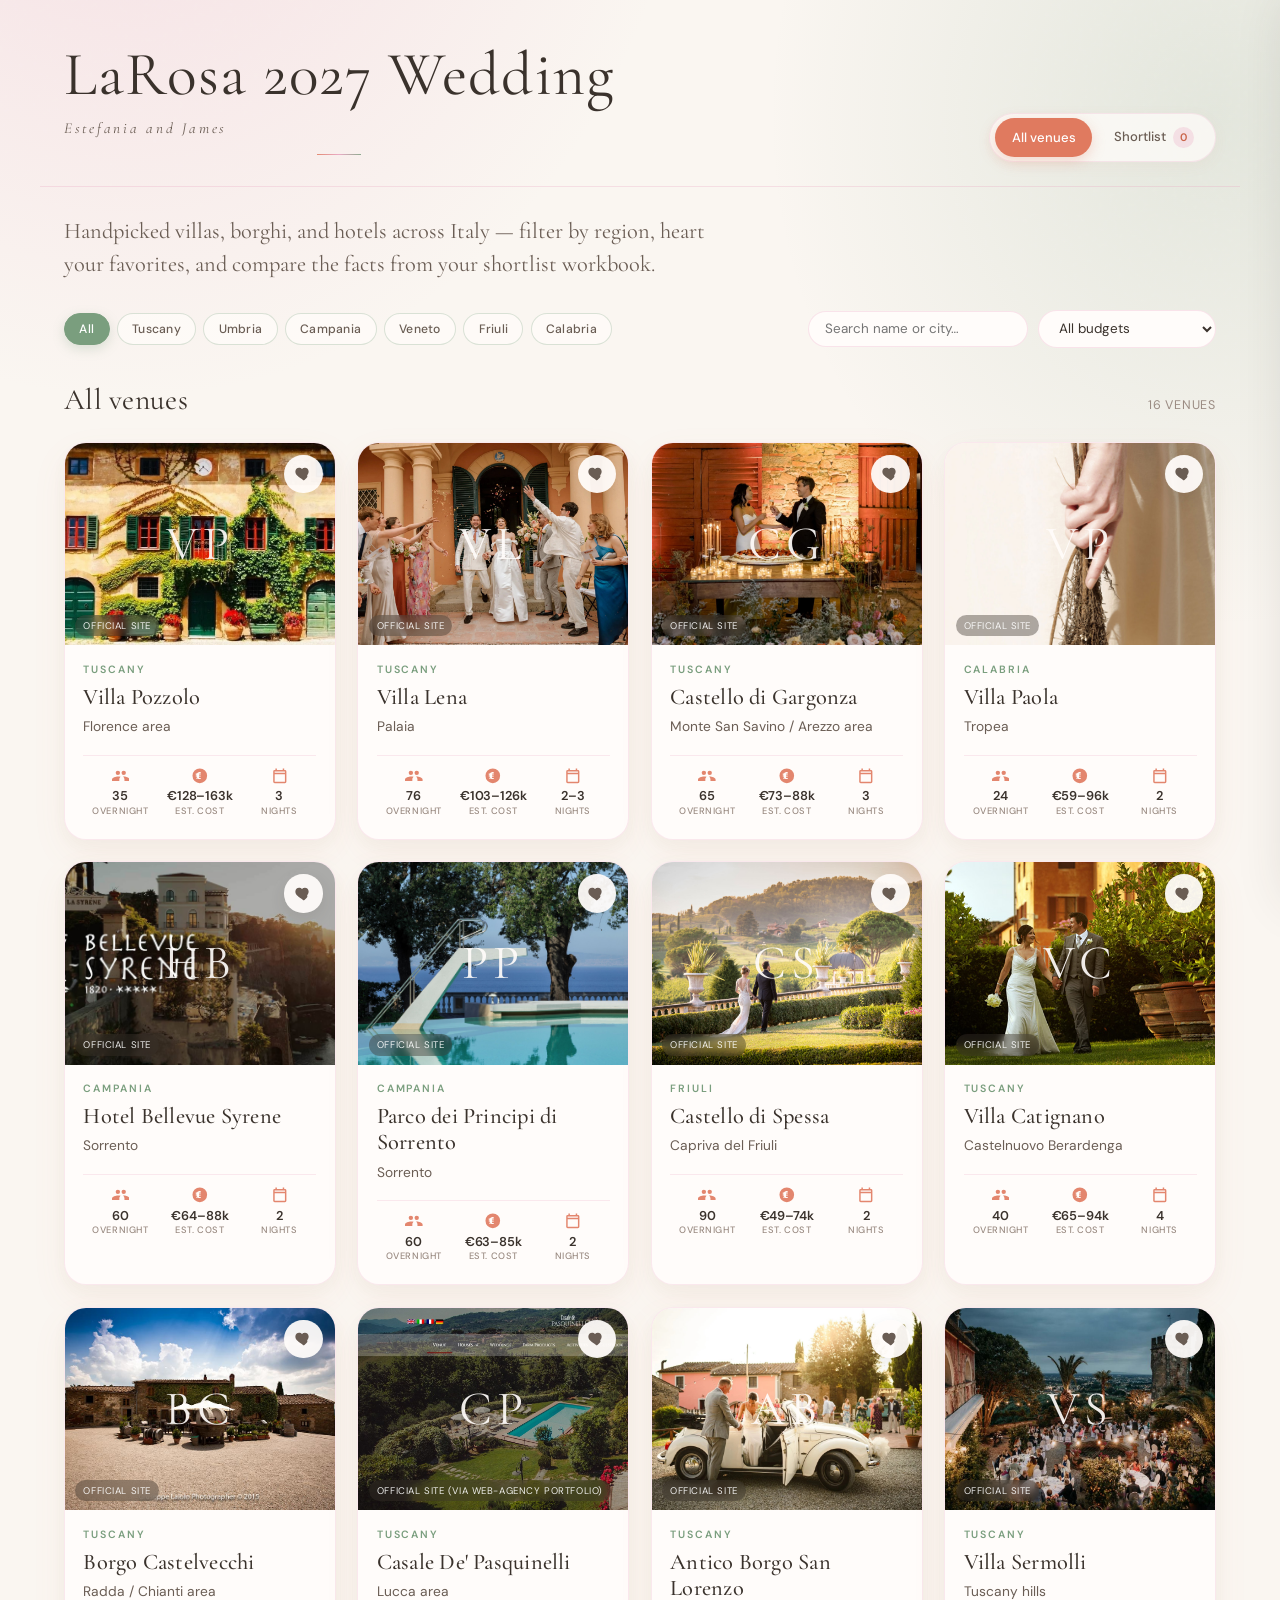
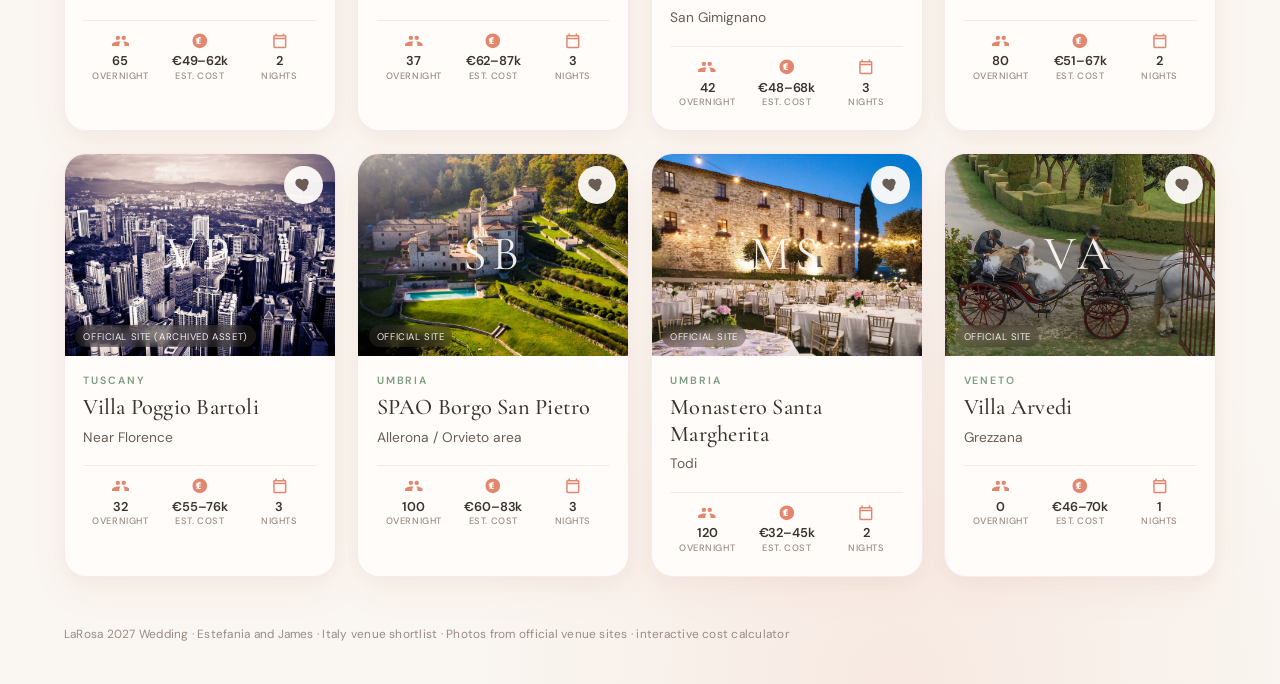
==== commit 03d14fbf: "Cache-bust CSS and JS so browsers pick up the chic restyle." ====
--- a/index.html
+++ b/index.html
@@ -9,7 +9,7 @@
   <link rel="preconnect" href="https://fonts.googleapis.com" />
   <link rel="preconnect" href="https://fonts.gstatic.com" crossorigin />
   <link href="https://fonts.googleapis.com/css2?family=Cormorant+Garamond:ital,wght@0,400;0,500;0,600;1,400;1,500&family=DM+Sans:ital,opsz,wght@0,9..40,300;0,9..40,400;0,9..40,500;0,9..40,600;1,9..40,400&display=swap" rel="stylesheet" />
-  <link rel="stylesheet" href="styles.css" />
+  <link rel="stylesheet" href="styles.css?v=71cfdae2" />
 </head>
 <body>
   <div class="grain" aria-hidden="true"></div>
@@ -73,6 +73,6 @@
     <div class="drawer-scroll" id="drawer-content"></div>
   </aside>
 
-  <script src="app.js"></script>
+  <script src="app.js?v=71cfdae2"></script>
 </body>
 </html>
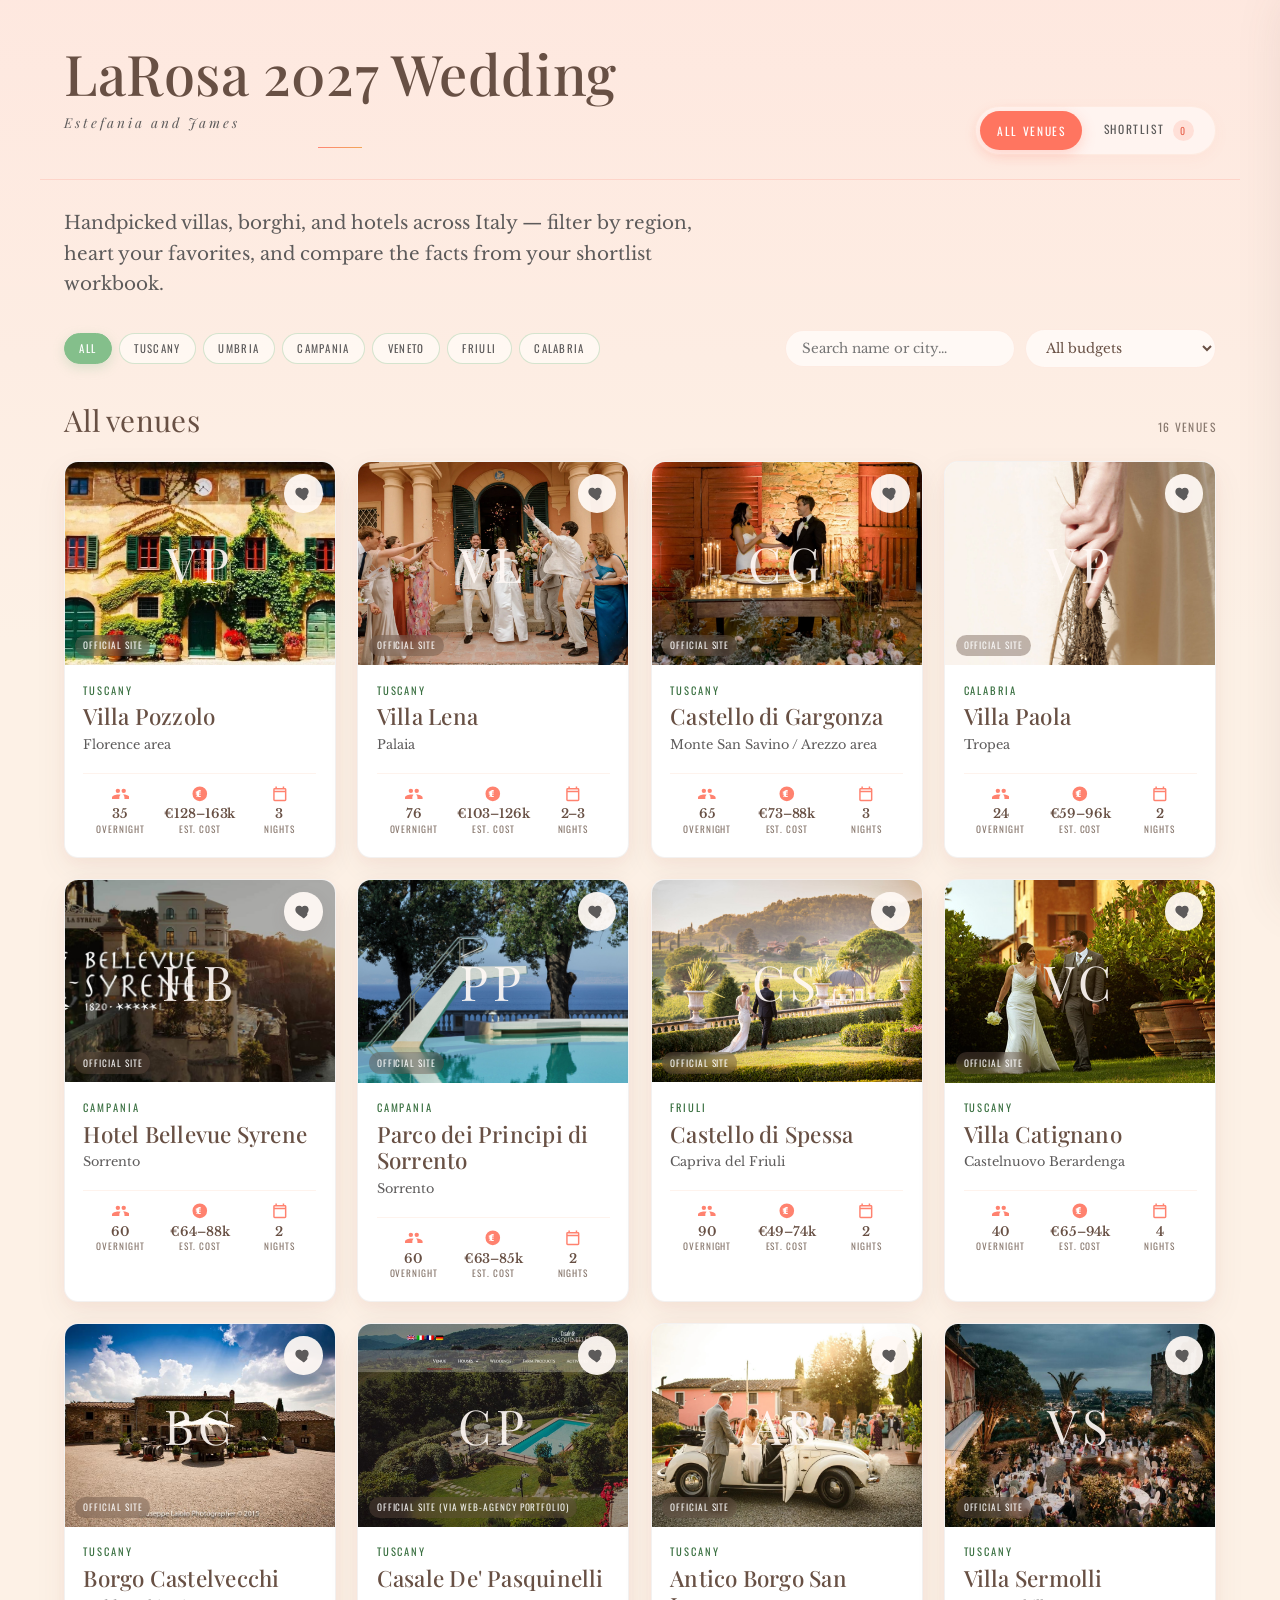
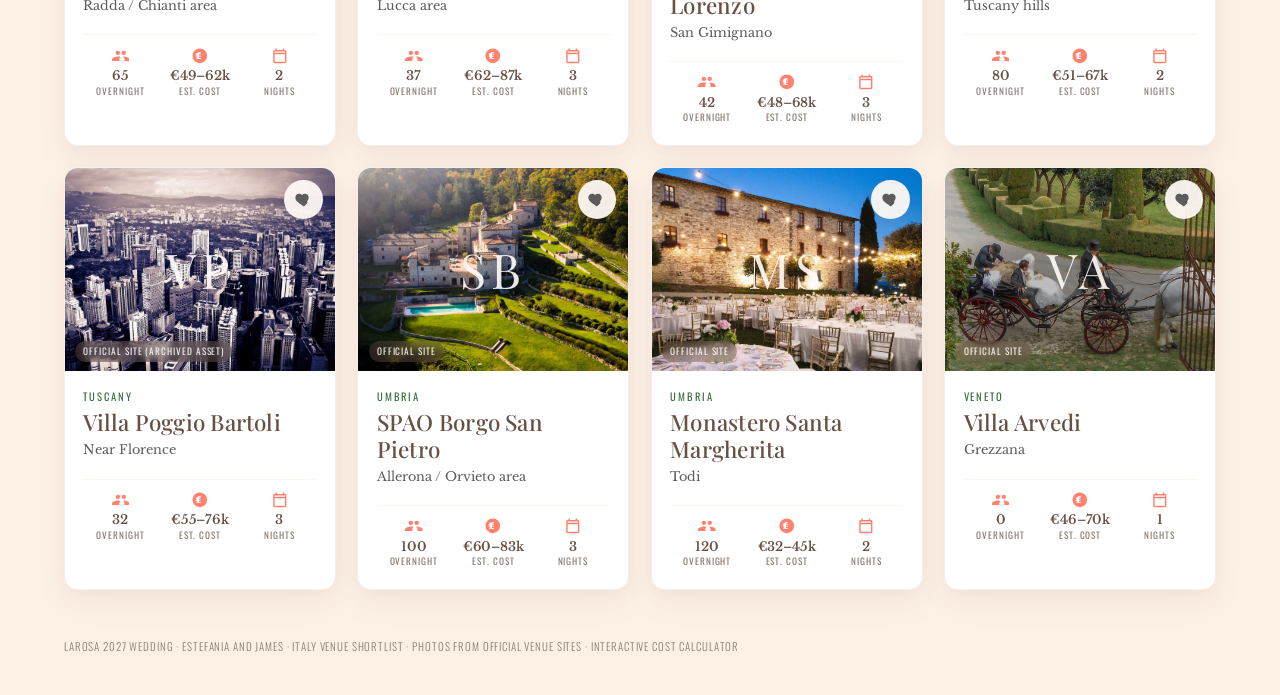
==== commit a99372b1: "Align site aesthetic with Villa Lena brand. Peach cream background, coral salmon and soft green acce" ====
--- a/index.html
+++ b/index.html
@@ -3,13 +3,13 @@
 <head>
   <meta charset="UTF-8" />
   <meta name="viewport" content="width=device-width, initial-scale=1" />
-  <meta name="theme-color" content="#faf6f1" />
+  <meta name="theme-color" content="#FDF1E6" />
   <title>LaRosa 2027 Wedding</title>
   <meta name="description" content="LaRosa 2027 Wedding — Italy venue shortlist for Estefania and James." />
   <link rel="preconnect" href="https://fonts.googleapis.com" />
   <link rel="preconnect" href="https://fonts.gstatic.com" crossorigin />
-  <link href="https://fonts.googleapis.com/css2?family=Cormorant+Garamond:ital,wght@0,400;0,500;0,600;1,400;1,500&family=DM+Sans:ital,opsz,wght@0,9..40,300;0,9..40,400;0,9..40,500;0,9..40,600;1,9..40,400&display=swap" rel="stylesheet" />
-  <link rel="stylesheet" href="styles.css?v=71cfdae2" />
+  <link href="https://fonts.googleapis.com/css2?family=Libre+Baskerville:ital,wght@0,400;0,700;1,400&family=Oswald:wght@300;400;500&family=Playfair+Display:ital,wght@0,400;0,500;0,600;0,700;1,400;1,500&display=swap" rel="stylesheet" />
+  <link rel="stylesheet" href="styles.css?v=vl1" />
 </head>
 <body>
   <div class="grain" aria-hidden="true"></div>
@@ -73,6 +73,6 @@
     <div class="drawer-scroll" id="drawer-content"></div>
   </aside>
 
-  <script src="app.js?v=71cfdae2"></script>
+  <script src="app.js?v=vl1"></script>
 </body>
 </html>
--- a/styles.css
+++ b/styles.css
@@ -1,27 +1,34 @@
 :root {
-  /* Warm Italian sunset / olive garden — airy bridal-editorial */
-  --cream: #faf6f1;
-  --cream-deep: #f2e6e0;
-  --blush: #f8e8ee;
-  --ink: #3a322c;
-  --ink-soft: #6a5d54;
-  --muted: #9a8b82;
-  --line: rgba(58, 50, 44, 0.10);
-  --coral: #e07a5f;
-  --coral-deep: #c9654a;
-  --rose: #e8a0bf;
-  --rose-soft: #f3c5d8;
-  --sage: #7a9e7e;
-  --sage-soft: #b5cbb6;
-  --card: #fffcfa;
-  --shadow: 0 14px 36px rgba(224, 122, 95, 0.07), 0 6px 18px rgba(122, 158, 126, 0.05);
-  --radius: 22px;
-  --serif: "Cormorant Garamond", Georgia, "Times New Roman", serif;
-  --sans: "DM Sans", system-ui, -apple-system, sans-serif;
-  /* Aliases so older tokens still resolve */
+  /* Villa Lena brand — warm peach cream, coral salmon, soft mint */
+  --cream: #FDF1E6;
+  --cream-deep: #ffe4e0;
+  --peach-wash: #ffddd7;
+  --soft-peach: #F8C6AF;
+  --yellow-wash: #FFFFAB;
+  --blush: #ffddd7;
+  --ink: #685044;
+  --ink-soft: #5d5b5b;
+  --muted: #8a7a70;
+  --line: rgba(104, 80, 68, 0.12);
+  --coral: #FF7560;
+  --coral-deep: #e86550;
+  --orange: #F19940;
+  --rose: #F8C6AF;
+  --rose-soft: #ffddd7;
+  --sage: #84BF8B;
+  --sage-deep: #3a7041;
+  --sage-soft: #b8d9bc;
+  --card: #fff9f5;
+  --shadow: 0 12px 32px rgba(104, 80, 68, 0.07), 0 4px 14px rgba(255, 117, 96, 0.05);
+  --radius: 14px;
+  --serif: "Playfair Display", Georgia, "Times New Roman", serif;
+  --body: "Libre Baskerville", Georgia, "Times New Roman", serif;
+  --ui: "Oswald", system-ui, -apple-system, sans-serif;
+  --sans: var(--ui);
+  /* Aliases */
   --terracotta: var(--coral);
   --terracotta-deep: var(--coral-deep);
-  --gold: var(--rose);
+  --gold: var(--orange);
 }
 
 *, *::before, *::after { box-sizing: border-box; }
@@ -32,12 +39,10 @@
   margin: 0;
   min-height: 100vh;
   background:
-    radial-gradient(ellipse 80% 50% at 10% -10%, rgba(232, 160, 191, 0.28), transparent 55%),
-    radial-gradient(ellipse 70% 45% at 95% 5%, rgba(122, 158, 126, 0.18), transparent 50%),
-    radial-gradient(ellipse 60% 40% at 70% 100%, rgba(224, 122, 95, 0.10), transparent 55%),
+    linear-gradient(180deg, rgba(255, 221, 215, 0.45) 0%, transparent 28%),
     var(--cream);
   color: var(--ink);
-  font-family: var(--sans);
+  font-family: var(--body);
   font-weight: 400;
   font-size: 15px;
   line-height: 1.6;
@@ -49,7 +54,7 @@
   position: fixed;
   inset: 0;
   z-index: 0;
-  opacity: 0.12;
+  opacity: 0.06;
   background-image: url("data:image/svg+xml,%3Csvg viewBox='0 0 200 200' xmlns='http://www.w3.org/2000/svg'%3E%3Cfilter id='n'%3E%3CfeTurbulence type='fractalNoise' baseFrequency='0.9' numOctaves='3' stitchTiles='stitch'/%3E%3C/filter%3E%3Crect width='100%25' height='100%25' filter='url(%23n)'/%3E%3C/svg%3E");
   mix-blend-mode: soft-light;
 }
@@ -80,25 +85,26 @@
   padding: 2.75rem 1.5rem 1.5rem;
   max-width: 1200px;
   margin: 0 auto;
-  border-bottom: 1px solid rgba(232, 160, 191, 0.28);
+  border-bottom: 1px solid rgba(255, 117, 96, 0.18);
 }
 
 .eyebrow {
   margin: 0 0 0.35rem;
+  font-family: var(--ui);
   font-size: 0.68rem;
   letter-spacing: 0.24em;
   text-transform: uppercase;
   color: var(--muted);
-  font-weight: 500;
+  font-weight: 400;
 }
 
 .brand h1 {
   margin: 0;
   font-family: var(--serif);
-  font-weight: 400;
-  font-size: clamp(2.6rem, 6vw, 3.85rem);
-  line-height: 1.02;
-  letter-spacing: 0.02em;
+  font-weight: 500;
+  font-size: clamp(2.4rem, 5.5vw, 3.5rem);
+  line-height: 1.05;
+  letter-spacing: 0.01em;
   color: var(--ink);
 }
 
@@ -112,10 +118,10 @@
   margin: 0.55rem 0 0;
   color: var(--ink-soft);
   font-family: var(--serif);
-  font-size: 0.95rem;
+  font-size: 0.85rem;
   font-weight: 400;
   font-style: italic;
-  letter-spacing: 0.18em;
+  letter-spacing: 0.22em;
   text-transform: none;
 }
 
@@ -124,7 +130,7 @@
   width: 2.75rem;
   height: 1px;
   margin-top: 0.85rem;
-  background: linear-gradient(90deg, var(--coral), var(--rose), var(--sage));
+  background: linear-gradient(90deg, var(--coral), var(--orange));
   border: 0;
   opacity: 0.85;
 }
@@ -133,10 +139,10 @@
   display: inline-flex;
   gap: 0.3rem;
   padding: 0.28rem;
-  background: rgba(255, 252, 250, 0.72);
-  border: 1px solid rgba(232, 160, 191, 0.22);
+  background: rgba(255, 249, 245, 0.72);
+  border: 1px solid rgba(248, 198, 175, 0.22);
   border-radius: 999px;
-  box-shadow: 0 4px 16px rgba(224, 122, 95, 0.05);
+  box-shadow: 0 4px 16px rgba(255, 117, 96, 0.05);
 }
 
 .tab {
@@ -144,9 +150,11 @@
   border: 0;
   background: transparent;
   color: var(--ink-soft);
-  font-family: var(--sans);
-  font-size: 0.82rem;
-  font-weight: 500;
+  font-family: var(--ui);
+  font-size: 0.72rem;
+  font-weight: 400;
+  letter-spacing: 0.14em;
+  text-transform: uppercase;
   padding: 0.55rem 1.05rem;
   border-radius: 999px;
   cursor: pointer;
@@ -156,7 +164,7 @@
 .tab.is-active {
   background: var(--coral);
   color: #fff;
-  box-shadow: 0 4px 14px rgba(224, 122, 95, 0.28);
+  box-shadow: 0 4px 14px rgba(255, 117, 96, 0.28);
 }
 
 .badge {
@@ -167,10 +175,11 @@
   margin-left: 0.25rem;
   padding: 0 0.35rem;
   border-radius: 999px;
-  background: var(--rose);
+  background: var(--orange);
   color: #fff;
-  font-size: 0.68rem;
-  font-weight: 600;
+  font-family: var(--ui);
+  font-size: 0.62rem;
+  font-weight: 400;
   vertical-align: middle;
 }
 
@@ -180,7 +189,7 @@
 }
 
 .tab:not(.is-active) .badge {
-  background: rgba(232, 160, 191, 0.28);
+  background: rgba(255, 117, 96, 0.16);
   color: var(--coral-deep);
 }
 
@@ -193,10 +202,10 @@
 .hero-copy {
   margin: 0;
   max-width: 42rem;
-  font-family: var(--serif);
-  font-size: clamp(1.15rem, 2.3vw, 1.4rem);
-  font-weight: 400;
-  line-height: 1.45;
+  font-family: var(--body);
+  font-size: clamp(1.0rem, 2vw, 1.15rem);
+  font-weight: 400;
+  line-height: 1.65;
   color: var(--ink-soft);
 }
 
@@ -219,13 +228,14 @@
 
 .chip {
   appearance: none;
-  border: 1px solid rgba(122, 158, 126, 0.28);
-  background: rgba(255, 252, 250, 0.7);
-  color: var(--ink-soft);
-  font-family: var(--sans);
-  font-size: 0.76rem;
-  font-weight: 500;
-  letter-spacing: 0.02em;
+  border: 1px solid rgba(132, 191, 139, 0.35);
+  background: rgba(255, 249, 245, 0.85);
+  color: var(--ink-soft);
+  font-family: var(--ui);
+  font-size: 0.68rem;
+  font-weight: 400;
+  letter-spacing: 0.12em;
+  text-transform: uppercase;
   padding: 0.42rem 0.9rem;
   border-radius: 999px;
   cursor: pointer;
@@ -233,16 +243,16 @@
 }
 
 .chip:hover {
-  border-color: var(--sage);
-  color: var(--ink);
-  background: rgba(122, 158, 126, 0.08);
+  border-color: var(--sage-deep);
+  color: var(--sage-deep);
+  background: rgba(132, 191, 139, 0.12);
 }
 
 .chip.is-active {
   background: var(--sage);
   border-color: var(--sage);
   color: #fff;
-  box-shadow: 0 4px 12px rgba(122, 158, 126, 0.25);
+  box-shadow: 0 4px 12px rgba(132, 191, 139, 0.28);
 }
 
 .toolbar-right {
@@ -254,11 +264,11 @@
 
 .search-wrap input,
 #band-filter {
-  font-family: var(--sans);
+  font-family: var(--body);
   font-size: 0.84rem;
   color: var(--ink);
   background: var(--card);
-  border: 1px solid rgba(232, 160, 191, 0.28);
+  border: 1px solid rgba(248, 198, 175, 0.28);
   border-radius: 999px;
   padding: 0.55rem 1rem;
   outline: none;
@@ -272,7 +282,7 @@
 .search-wrap input:focus,
 #band-filter:focus {
   border-color: var(--coral);
-  box-shadow: 0 0 0 3px rgba(224, 122, 95, 0.16);
+  box-shadow: 0 0 0 3px rgba(255, 117, 96, 0.16);
 }
 
 .layout {
@@ -299,10 +309,12 @@
 
 #result-count {
   margin: 0;
+  font-family: var(--ui);
   color: var(--muted);
-  font-size: 0.78rem;
-  letter-spacing: 0.06em;
-  text-transform: uppercase;
+  font-size: 0.72rem;
+  letter-spacing: 0.12em;
+  text-transform: uppercase;
+  font-weight: 400;
 }
 
 .cards {
@@ -313,8 +325,8 @@
 
 .card {
   position: relative;
-  background: var(--card);
-  border: 1px solid rgba(232, 160, 191, 0.22);
+  background: #fff;
+  border: 1px solid rgba(104, 80, 68, 0.08);
   border-radius: var(--radius);
   overflow: hidden;
   box-shadow: var(--shadow);
@@ -326,14 +338,14 @@
 
 .card:hover {
   transform: translateY(-4px);
-  border-color: rgba(224, 122, 95, 0.28);
-  box-shadow: 0 20px 48px rgba(224, 122, 95, 0.10), 0 8px 22px rgba(122, 158, 126, 0.08);
+  border-color: rgba(255, 117, 96, 0.28);
+  box-shadow: 0 20px 48px rgba(255, 117, 96, 0.10), 0 8px 22px rgba(132, 191, 139, 0.08);
 }
 
 .card-media {
   position: relative;
   aspect-ratio: 4 / 3;
-  background: linear-gradient(145deg, #f3c5d8, #e07a5f 42%, #7a9e7e);
+  background: linear-gradient(145deg, #F8C6AF, #FF7560 45%, #F19940);
   overflow: hidden;
 }
 
@@ -352,7 +364,7 @@
   font-family: var(--serif);
   font-size: 3rem;
   font-weight: 400;
-  color: rgba(255, 252, 250, 0.92);
+  color: rgba(255, 249, 245, 0.92);
   letter-spacing: 0.1em;
 }
 
@@ -360,11 +372,13 @@
   position: absolute;
   left: 0.65rem;
   bottom: 0.55rem;
-  font-size: 0.6rem;
-  letter-spacing: 0.06em;
-  text-transform: uppercase;
+  font-family: var(--ui);
+  font-size: 0.58rem;
+  letter-spacing: 0.1em;
+  text-transform: uppercase;
+  font-weight: 400;
   color: rgba(255,255,255,0.9);
-  background: rgba(58, 50, 44, 0.4);
+  background: rgba(104, 80, 68, 0.4);
   backdrop-filter: blur(4px);
   padding: 0.2rem 0.5rem;
   border-radius: 999px;
@@ -379,12 +393,12 @@
   height: 2.4rem;
   border: 0;
   border-radius: 50%;
-  background: rgba(255, 252, 250, 0.94);
+  background: rgba(255, 249, 245, 0.94);
   color: var(--ink-soft);
   cursor: pointer;
   display: grid;
   place-items: center;
-  box-shadow: 0 6px 16px rgba(58, 50, 44, 0.1);
+  box-shadow: 0 6px 16px rgba(104, 80, 68, 0.1);
   transition: transform 0.15s, color 0.15s, background 0.15s, box-shadow 0.15s;
 }
 
@@ -392,7 +406,7 @@
 .heart.is-on {
   color: var(--coral);
   background: #fff;
-  box-shadow: 0 6px 18px rgba(224, 122, 95, 0.22);
+  box-shadow: 0 6px 18px rgba(255, 117, 96, 0.22);
 }
 .heart svg { width: 1.1rem; height: 1.1rem; fill: currentColor; }
 
@@ -406,11 +420,12 @@
 
 .card-region {
   margin: 0;
+  font-family: var(--ui);
   font-size: 0.66rem;
   letter-spacing: 0.18em;
   text-transform: uppercase;
-  color: var(--sage);
-  font-weight: 600;
+  color: var(--sage-deep);
+  font-weight: 400;
 }
 
 .card-body h3 {
@@ -425,7 +440,8 @@
 .card-loc {
   margin: 0;
   color: var(--ink-soft);
-  font-size: 0.86rem;
+  font-family: var(--body);
+  font-size: 0.8rem;
   font-weight: 400;
 }
 
@@ -435,7 +451,7 @@
   gap: 0.35rem;
   margin-top: 0.8rem;
   padding-top: 0.7rem;
-  border-top: 1px solid rgba(232, 160, 191, 0.22);
+  border-top: 1px solid rgba(248, 198, 175, 0.22);
 }
 
 .stat-icon {
@@ -465,11 +481,12 @@
 
 .stat-icon span {
   display: block;
+  font-family: var(--ui);
   font-size: 0.58rem;
-  letter-spacing: 0.06em;
+  letter-spacing: 0.1em;
   text-transform: uppercase;
   color: var(--muted);
-  font-weight: 500;
+  font-weight: 400;
 }
 
 .pill {
@@ -484,9 +501,9 @@
 .empty {
   text-align: center;
   padding: 3.5rem 1.5rem;
-  border: 1px dashed rgba(122, 158, 126, 0.35);
+  border: 1px dashed rgba(132, 191, 139, 0.35);
   border-radius: var(--radius);
-  background: rgba(255, 252, 250, 0.65);
+  background: rgba(255, 249, 245, 0.65);
 }
 
 .empty-title {
@@ -508,8 +525,11 @@
   margin: 0 auto;
   padding: 0 1.5rem 2.5rem;
   color: var(--muted);
-  font-size: 0.74rem;
-  letter-spacing: 0.02em;
+  font-family: var(--ui);
+  font-size: 0.68rem;
+  letter-spacing: 0.08em;
+  text-transform: uppercase;
+  font-weight: 300;
 }
 
 .site-footer p { margin: 0; }
@@ -518,7 +538,7 @@
 .overlay {
   position: fixed;
   inset: 0;
-  background: rgba(58, 50, 44, 0.38);
+  background: rgba(104, 80, 68, 0.38);
   backdrop-filter: blur(4px);
   z-index: 40;
   opacity: 0;
@@ -534,12 +554,12 @@
   height: 100%;
   width: min(540px, 100%);
   background:
-    radial-gradient(ellipse 90% 40% at 100% 0%, rgba(232, 160, 191, 0.18), transparent 50%),
+    linear-gradient(180deg, rgba(255, 221, 215, 0.35) 0%, transparent 30%),
     var(--cream);
   z-index: 50;
   transform: translateX(105%);
   transition: transform 0.3s cubic-bezier(0.22, 1, 0.36, 1);
-  box-shadow: -18px 0 50px rgba(58, 50, 44, 0.14);
+  box-shadow: -18px 0 50px rgba(104, 80, 68, 0.14);
   display: flex;
   flex-direction: column;
 }
@@ -555,12 +575,12 @@
   height: 2.4rem;
   border: 0;
   border-radius: 50%;
-  background: rgba(255, 252, 250, 0.94);
+  background: rgba(255, 249, 245, 0.94);
   color: var(--ink);
   font-size: 1.5rem;
   line-height: 1;
   cursor: pointer;
-  box-shadow: 0 4px 14px rgba(58, 50, 44, 0.1);
+  box-shadow: 0 4px 14px rgba(104, 80, 68, 0.1);
   transition: background 0.15s, transform 0.15s;
 }
 
@@ -578,7 +598,7 @@
 .drawer-hero {
   position: relative;
   aspect-ratio: 16 / 10;
-  background: linear-gradient(145deg, #f3c5d8, #e07a5f 42%, #7a9e7e);
+  background: linear-gradient(145deg, #F8C6AF, #FF7560 45%, #F19940);
 }
 
 .drawer-hero img {
@@ -596,7 +616,7 @@
   font-family: var(--serif);
   font-size: 4rem;
   font-weight: 400;
-  color: rgba(255, 252, 250, 0.92);
+  color: rgba(255, 249, 245, 0.92);
 }
 
 .drawer-hero .credit {
@@ -607,7 +627,7 @@
   letter-spacing: 0.06em;
   text-transform: uppercase;
   color: rgba(255,255,255,0.9);
-  background: rgba(58, 50, 44, 0.4);
+  background: rgba(104, 80, 68, 0.4);
   padding: 0.25rem 0.55rem;
   border-radius: 999px;
 }
@@ -616,11 +636,12 @@
 
 .drawer-kicker {
   margin: 0 0 0.35rem;
+  font-family: var(--ui);
   font-size: 0.68rem;
   letter-spacing: 0.2em;
   text-transform: uppercase;
-  color: var(--sage);
-  font-weight: 600;
+  color: var(--sage-deep);
+  font-weight: 400;
 }
 
 #drawer-title,
@@ -648,13 +669,15 @@
 
 .btn {
   appearance: none;
-  border: 1px solid rgba(232, 160, 191, 0.3);
+  border: 1px solid rgba(255, 117, 96, 0.35);
   background: var(--card);
   color: var(--ink);
-  font-family: var(--sans);
-  font-size: 0.82rem;
-  font-weight: 500;
-  padding: 0.55rem 1.05rem;
+  font-family: var(--ui);
+  font-size: 0.72rem;
+  font-weight: 400;
+  letter-spacing: 0.12em;
+  text-transform: uppercase;
+  padding: 0.6rem 1.15rem;
   border-radius: 999px;
   cursor: pointer;
   text-decoration: none;
@@ -666,14 +689,14 @@
 
 .btn:hover {
   border-color: var(--coral);
-  box-shadow: 0 4px 12px rgba(224, 122, 95, 0.12);
+  box-shadow: 0 4px 12px rgba(255, 117, 96, 0.12);
 }
 
 .btn-primary {
   background: var(--coral);
   border-color: var(--coral);
   color: #fff;
-  box-shadow: 0 4px 14px rgba(224, 122, 95, 0.25);
+  box-shadow: 0 4px 14px rgba(255, 117, 96, 0.25);
 }
 
 .btn-primary:hover {
@@ -684,8 +707,8 @@
 
 .btn-heart.is-on {
   color: var(--coral);
-  border-color: rgba(224, 122, 95, 0.4);
-  background: rgba(224, 122, 95, 0.08);
+  border-color: rgba(255, 117, 96, 0.4);
+  background: rgba(255, 117, 96, 0.08);
 }
 
 .stats {
@@ -697,17 +720,19 @@
 
 .stat {
   background: var(--card);
-  border: 1px solid rgba(232, 160, 191, 0.22);
+  border: 1px solid rgba(248, 198, 175, 0.22);
   border-radius: 16px;
   padding: 0.8rem 0.9rem;
-  box-shadow: 0 4px 12px rgba(122, 158, 126, 0.04);
+  box-shadow: 0 4px 12px rgba(132, 191, 139, 0.04);
 }
 
 .stat dt {
   margin: 0;
+  font-family: var(--ui);
   font-size: 0.64rem;
   letter-spacing: 0.14em;
   text-transform: uppercase;
+  font-weight: 400;
   color: var(--muted);
 }
 
@@ -722,7 +747,7 @@
 .section {
   margin-bottom: 1.25rem;
   padding-top: 0.25rem;
-  border-top: 1px solid rgba(232, 160, 191, 0.22);
+  border-top: 1px solid rgba(248, 198, 175, 0.22);
 }
 
 .section h3 {
@@ -736,7 +761,9 @@
 .section li {
   margin: 0 0 0.55rem;
   color: var(--ink-soft);
-  font-size: 0.9rem;
+  font-family: var(--body);
+  font-size: 0.88rem;
+  line-height: 1.65;
   white-space: pre-wrap;
 }
 
@@ -746,7 +773,7 @@
 }
 
 .callout {
-  background: rgba(224, 122, 95, 0.08);
+  background: rgba(255, 117, 96, 0.08);
   border-left: 3px solid var(--coral);
   padding: 0.85rem 1rem;
   border-radius: 0 14px 14px 0;
@@ -755,7 +782,9 @@
 
 .callout strong {
   display: block;
+  font-family: var(--ui);
   font-size: 0.68rem;
+  font-weight: 400;
   letter-spacing: 0.14em;
   text-transform: uppercase;
   color: var(--coral-deep);
@@ -764,12 +793,15 @@
 
 .confidence {
   display: inline-block;
-  font-size: 0.72rem;
-  font-weight: 600;
+  font-family: var(--ui);
+  font-size: 0.66rem;
+  font-weight: 400;
+  letter-spacing: 0.1em;
+  text-transform: uppercase;
   padding: 0.25rem 0.65rem;
   border-radius: 999px;
-  background: rgba(122, 158, 126, 0.14);
-  color: var(--sage);
+  background: rgba(132, 191, 139, 0.16);
+  color: var(--sage-deep);
 }
 
 body.drawer-open { overflow: hidden; }
@@ -783,8 +815,8 @@
 
 /* —— 60-guest cost + calculator —— */
 .cost-60 {
-  background: linear-gradient(180deg, rgba(224, 122, 95, 0.07), rgba(255, 252, 250, 0.92));
-  border: 1px solid rgba(232, 160, 191, 0.28);
+  background: linear-gradient(180deg, rgba(255, 117, 96, 0.07), rgba(255, 249, 245, 0.92));
+  border: 1px solid rgba(248, 198, 175, 0.28);
   border-radius: 18px;
   padding: 1.05rem 1.15rem 1.2rem;
   margin: 1.1rem 0;
@@ -806,8 +838,8 @@
 }
 
 .overflow-note {
-  background: rgba(232, 160, 191, 0.18);
-  border-left: 3px solid var(--rose);
+  background: rgba(255, 221, 215, 0.55);
+  border-left: 3px solid var(--orange);
   padding: 0.55rem 0.75rem;
   border-radius: 0 10px 10px 0;
   font-size: 0.86rem;
@@ -826,16 +858,17 @@
 .cost-table th, .cost-table td {
   text-align: left;
   padding: 0.4rem 0.35rem;
-  border-bottom: 1px solid rgba(232, 160, 191, 0.2);
+  border-bottom: 1px solid rgba(248, 198, 175, 0.2);
   vertical-align: top;
 }
 
 .cost-table th {
+  font-family: var(--ui);
   color: var(--muted);
-  font-weight: 500;
+  font-weight: 400;
   font-size: 0.68rem;
   text-transform: uppercase;
-  letter-spacing: 0.08em;
+  letter-spacing: 0.1em;
 }
 
 .cost-table td:last-child {
@@ -847,13 +880,15 @@
 .src-tag {
   display: inline-block;
   margin-left: 0.35rem;
-  font-size: 0.62rem;
-  color: var(--sage);
-  background: rgba(122, 158, 126, 0.12);
+  font-family: var(--ui);
+  font-size: 0.58rem;
+  color: var(--sage-deep);
+  background: rgba(132, 191, 139, 0.14);
   padding: 0.1rem 0.4rem;
   border-radius: 999px;
   text-transform: uppercase;
-  letter-spacing: 0.04em;
+  letter-spacing: 0.08em;
+  font-weight: 400;
 }
 
 .assumptions {
@@ -865,7 +900,7 @@
 
 .calc-panel {
   background: var(--card);
-  border: 1px solid rgba(232, 160, 191, 0.28);
+  border: 1px solid rgba(248, 198, 175, 0.28);
   border-radius: 18px;
   padding: 1.05rem 1.15rem 1.25rem;
   margin: 1rem 0 1.25rem;
@@ -899,10 +934,11 @@
   display: flex;
   flex-direction: column;
   gap: 0.35rem;
-  font-size: 0.74rem;
-  font-weight: 500;
-  color: var(--ink-soft);
-  letter-spacing: 0.04em;
+  font-family: var(--ui);
+  font-size: 0.68rem;
+  font-weight: 400;
+  color: var(--ink-soft);
+  letter-spacing: 0.1em;
   text-transform: uppercase;
 }
 
@@ -914,7 +950,7 @@
   text-transform: none;
   letter-spacing: 0;
   color: var(--ink);
-  border: 1px solid rgba(232, 160, 191, 0.3);
+  border: 1px solid rgba(248, 198, 175, 0.3);
   border-radius: 12px;
   padding: 0.5rem 0.7rem;
   background: #fff;
@@ -944,25 +980,27 @@
   background: var(--cream);
   border-radius: 14px;
   padding: 0.7rem 0.85rem;
-  border: 1px solid rgba(232, 160, 191, 0.22);
+  border: 1px solid rgba(248, 198, 175, 0.22);
 }
 
 .calc-total.primary {
   grid-column: 1 / -1;
-  background: rgba(224, 122, 95, 0.1);
-  border-color: rgba(224, 122, 95, 0.28);
+  background: rgba(255, 117, 96, 0.1);
+  border-color: rgba(255, 117, 96, 0.28);
 }
 
 .calc-total.host {
-  background: rgba(122, 158, 126, 0.12);
-  border-color: rgba(122, 158, 126, 0.28);
+  background: rgba(132, 191, 139, 0.12);
+  border-color: rgba(132, 191, 139, 0.28);
 }
 
 .calc-total .label {
   display: block;
+  font-family: var(--ui);
   font-size: 0.64rem;
   text-transform: uppercase;
-  letter-spacing: 0.1em;
+  letter-spacing: 0.12em;
+  font-weight: 400;
   color: var(--muted);
   margin-bottom: 0.2rem;
 }
@@ -1006,7 +1044,7 @@
   justify-content: space-between;
   gap: 1rem;
   padding: 0.28rem 0;
-  border-bottom: 1px solid rgba(232, 160, 191, 0.2);
+  border-bottom: 1px solid rgba(248, 198, 175, 0.2);
   color: var(--ink-soft);
 }
 
@@ -1015,7 +1053,7 @@
   display: flex;
   flex-direction: column;
   gap: 0;
-  background: #3a322c;
+  background: #685044;
 }
 
 .drawer-gallery .drawer-hero {
@@ -1030,7 +1068,7 @@
   overflow-x: auto;
   -webkit-overflow-scrolling: touch;
   scrollbar-width: thin;
-  background: rgba(58, 50, 44, 0.94);
+  background: rgba(104, 80, 68, 0.94);
 }
 
 .gallery-thumb {
@@ -1044,7 +1082,7 @@
   width: 4.4rem;
   height: 3.1rem;
   cursor: pointer;
-  background: #6a5d54;
+  background: #5d5b5b;
   opacity: 0.72;
   transition: opacity 0.15s ease, border-color 0.15s ease;
 }
@@ -1059,7 +1097,7 @@
 .gallery-thumb.is-active,
 .gallery-thumb:hover {
   opacity: 1;
-  border-color: var(--rose);
+  border-color: var(--coral);
 }
 
 @media (max-width: 560px) {
@@ -1073,13 +1111,13 @@
 }
 
 .btn-brochure {
-  background: rgba(122, 158, 126, 0.14);
-  border-color: rgba(122, 158, 126, 0.4);
+  background: rgba(132, 191, 139, 0.14);
+  border-color: rgba(132, 191, 139, 0.4);
   color: var(--ink);
 }
 
 .btn-brochure:hover {
-  background: rgba(122, 158, 126, 0.24);
+  background: rgba(132, 191, 139, 0.24);
   border-color: var(--sage);
 }
 
@@ -1092,31 +1130,33 @@
 
 .brochure-label {
   display: inline-block;
+  font-family: var(--ui);
   font-size: 0.64rem;
   letter-spacing: 0.12em;
   text-transform: uppercase;
   color: var(--muted);
-  font-weight: 600;
+  font-weight: 400;
   margin-right: 0.35rem;
 }
 
 /* —— Notes —— */
 .notes-section {
   background: var(--card);
-  border: 1px solid rgba(232, 160, 191, 0.28);
+  border: 1px solid rgba(248, 198, 175, 0.28);
   border-radius: 18px;
   padding: 0.9rem 1.05rem 1.05rem;
   margin: 0 0 1.1rem;
-  box-shadow: 0 4px 14px rgba(232, 160, 191, 0.06);
+  box-shadow: 0 4px 14px rgba(248, 198, 175, 0.06);
 }
 
 .notes-section h3 { margin-top: 0; }
 
 .notes-label {
   display: block;
-  font-size: 0.72rem;
-  font-weight: 500;
-  letter-spacing: 0.06em;
+  font-family: var(--ui);
+  font-size: 0.68rem;
+  font-weight: 400;
+  letter-spacing: 0.14em;
   text-transform: uppercase;
   color: var(--ink-soft);
   margin-bottom: 0.4rem;
@@ -1126,20 +1166,20 @@
   width: 100%;
   min-height: 6.5rem;
   resize: vertical;
-  font: inherit;
-  font-size: 0.9rem;
+  font-family: var(--body);
+  font-size: 0.88rem;
   line-height: 1.5;
   color: var(--ink);
   background: #fff;
-  border: 1px solid rgba(232, 160, 191, 0.3);
+  border: 1px solid rgba(248, 198, 175, 0.3);
   border-radius: 14px;
   padding: 0.75rem 0.85rem;
   box-sizing: border-box;
 }
 
 .venue-notes:focus {
-  outline: 2px solid rgba(224, 122, 95, 0.3);
-  border-color: rgba(224, 122, 95, 0.45);
+  outline: 2px solid rgba(255, 117, 96, 0.3);
+  border-color: rgba(255, 117, 96, 0.45);
 }
 
 .notes-hint {
@@ -1154,15 +1194,16 @@
   top: 0.75rem;
   left: 0.75rem;
   z-index: 2;
+  font-family: var(--ui);
   font-size: 0.62rem;
-  font-weight: 600;
-  letter-spacing: 0.1em;
+  font-weight: 400;
+  letter-spacing: 0.12em;
   text-transform: uppercase;
   color: #fff;
   background: var(--sage);
   padding: 0.22rem 0.55rem;
   border-radius: 999px;
-  box-shadow: 0 4px 12px rgba(122, 158, 126, 0.28);
+  box-shadow: 0 4px 12px rgba(132, 191, 139, 0.28);
   pointer-events: none;
 }
 
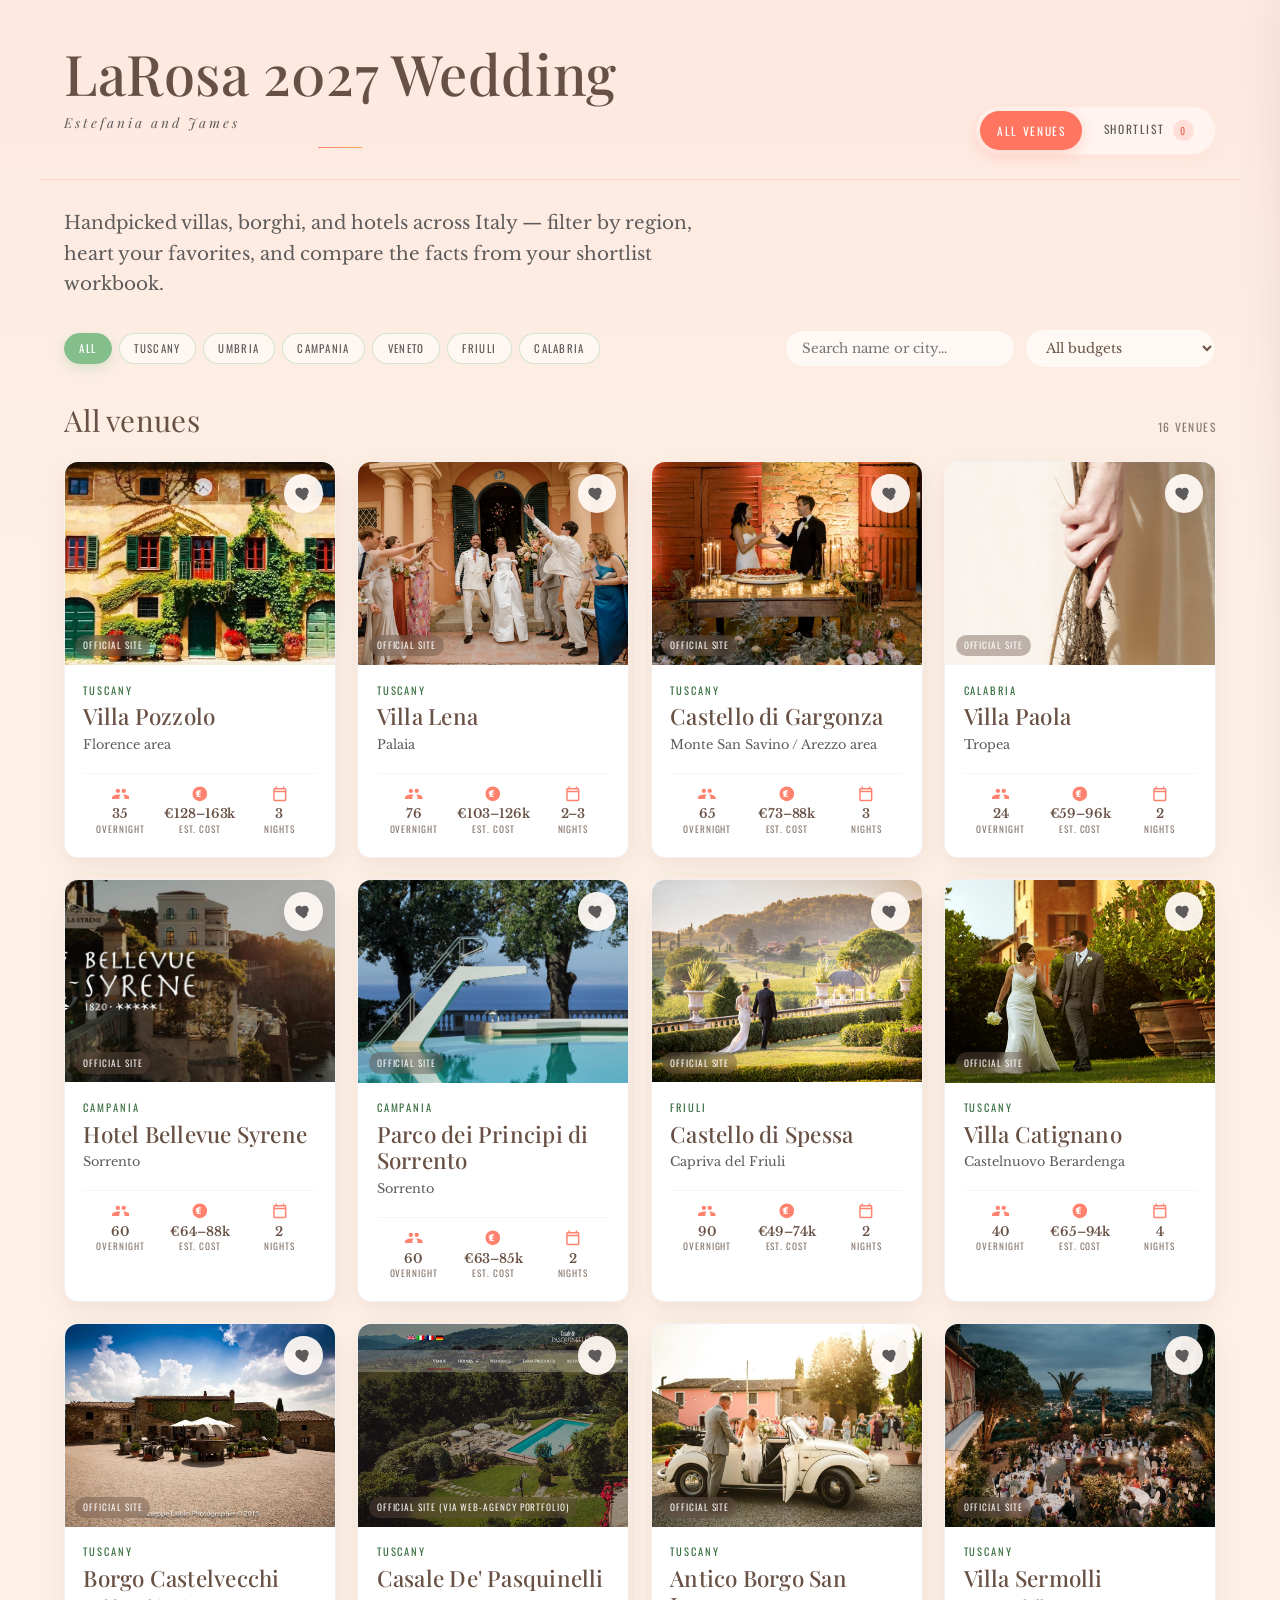
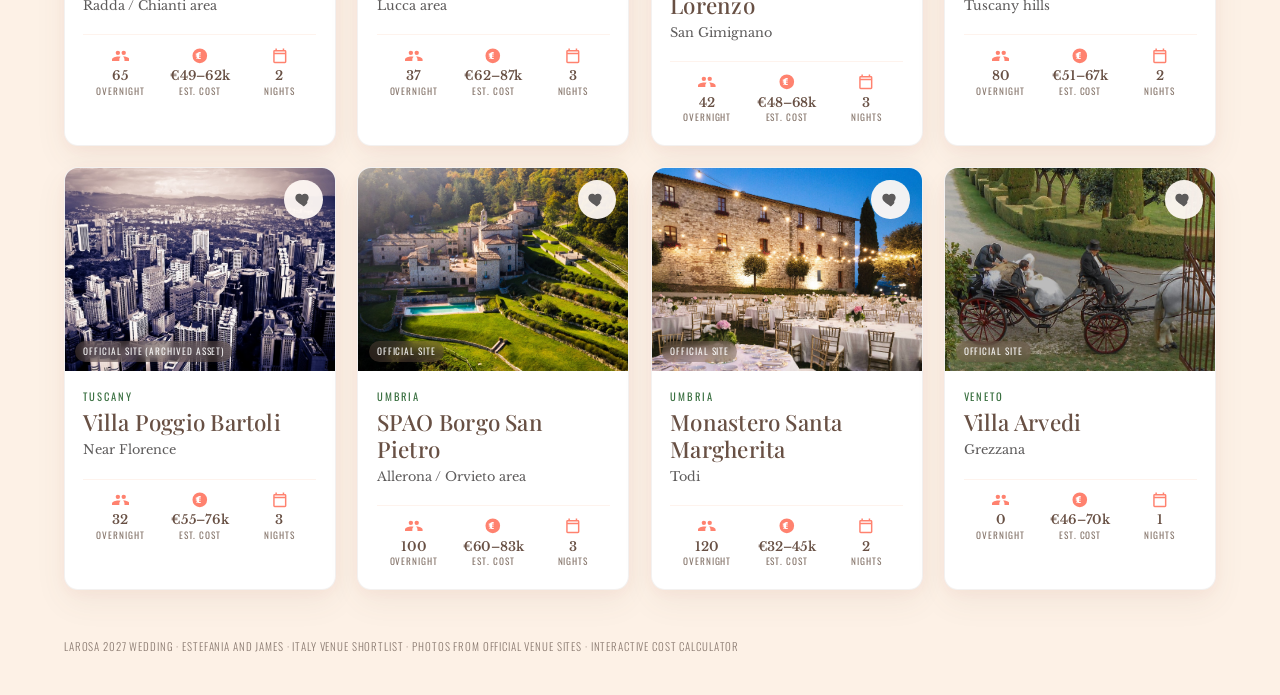
==== commit e382d86d: "Hide monogram overlays so real cover photos show on cards. The monogram display rule was overriding " ====
--- a/index.html
+++ b/index.html
@@ -9,7 +9,7 @@
   <link rel="preconnect" href="https://fonts.googleapis.com" />
   <link rel="preconnect" href="https://fonts.gstatic.com" crossorigin />
   <link href="https://fonts.googleapis.com/css2?family=Libre+Baskerville:ital,wght@0,400;0,700;1,400&family=Oswald:wght@300;400;500&family=Playfair+Display:ital,wght@0,400;0,500;0,600;0,700;1,400;1,500&display=swap" rel="stylesheet" />
-  <link rel="stylesheet" href="styles.css?v=vl1" />
+  <link rel="stylesheet" href="styles.css?v=covers1" />
 </head>
 <body>
   <div class="grain" aria-hidden="true"></div>
@@ -73,6 +73,6 @@
     <div class="drawer-scroll" id="drawer-content"></div>
   </aside>
 
-  <script src="app.js?v=vl1"></script>
+  <script src="app.js?v=covers1"></script>
 </body>
 </html>
--- a/styles.css
+++ b/styles.css
@@ -345,7 +345,7 @@
 .card-media {
   position: relative;
   aspect-ratio: 4 / 3;
-  background: linear-gradient(145deg, #F8C6AF, #FF7560 45%, #F19940);
+  background: #F8C6AF;
   overflow: hidden;
 }
 
@@ -354,6 +354,11 @@
   height: 100%;
   object-fit: cover;
   display: block;
+}
+
+.card-media .monogram[hidden],
+.drawer-hero .monogram[hidden] {
+  display: none !important;
 }
 
 .card-media .monogram {
@@ -598,7 +603,7 @@
 .drawer-hero {
   position: relative;
   aspect-ratio: 16 / 10;
-  background: linear-gradient(145deg, #F8C6AF, #FF7560 45%, #F19940);
+  background: #F8C6AF;
 }
 
 .drawer-hero img {
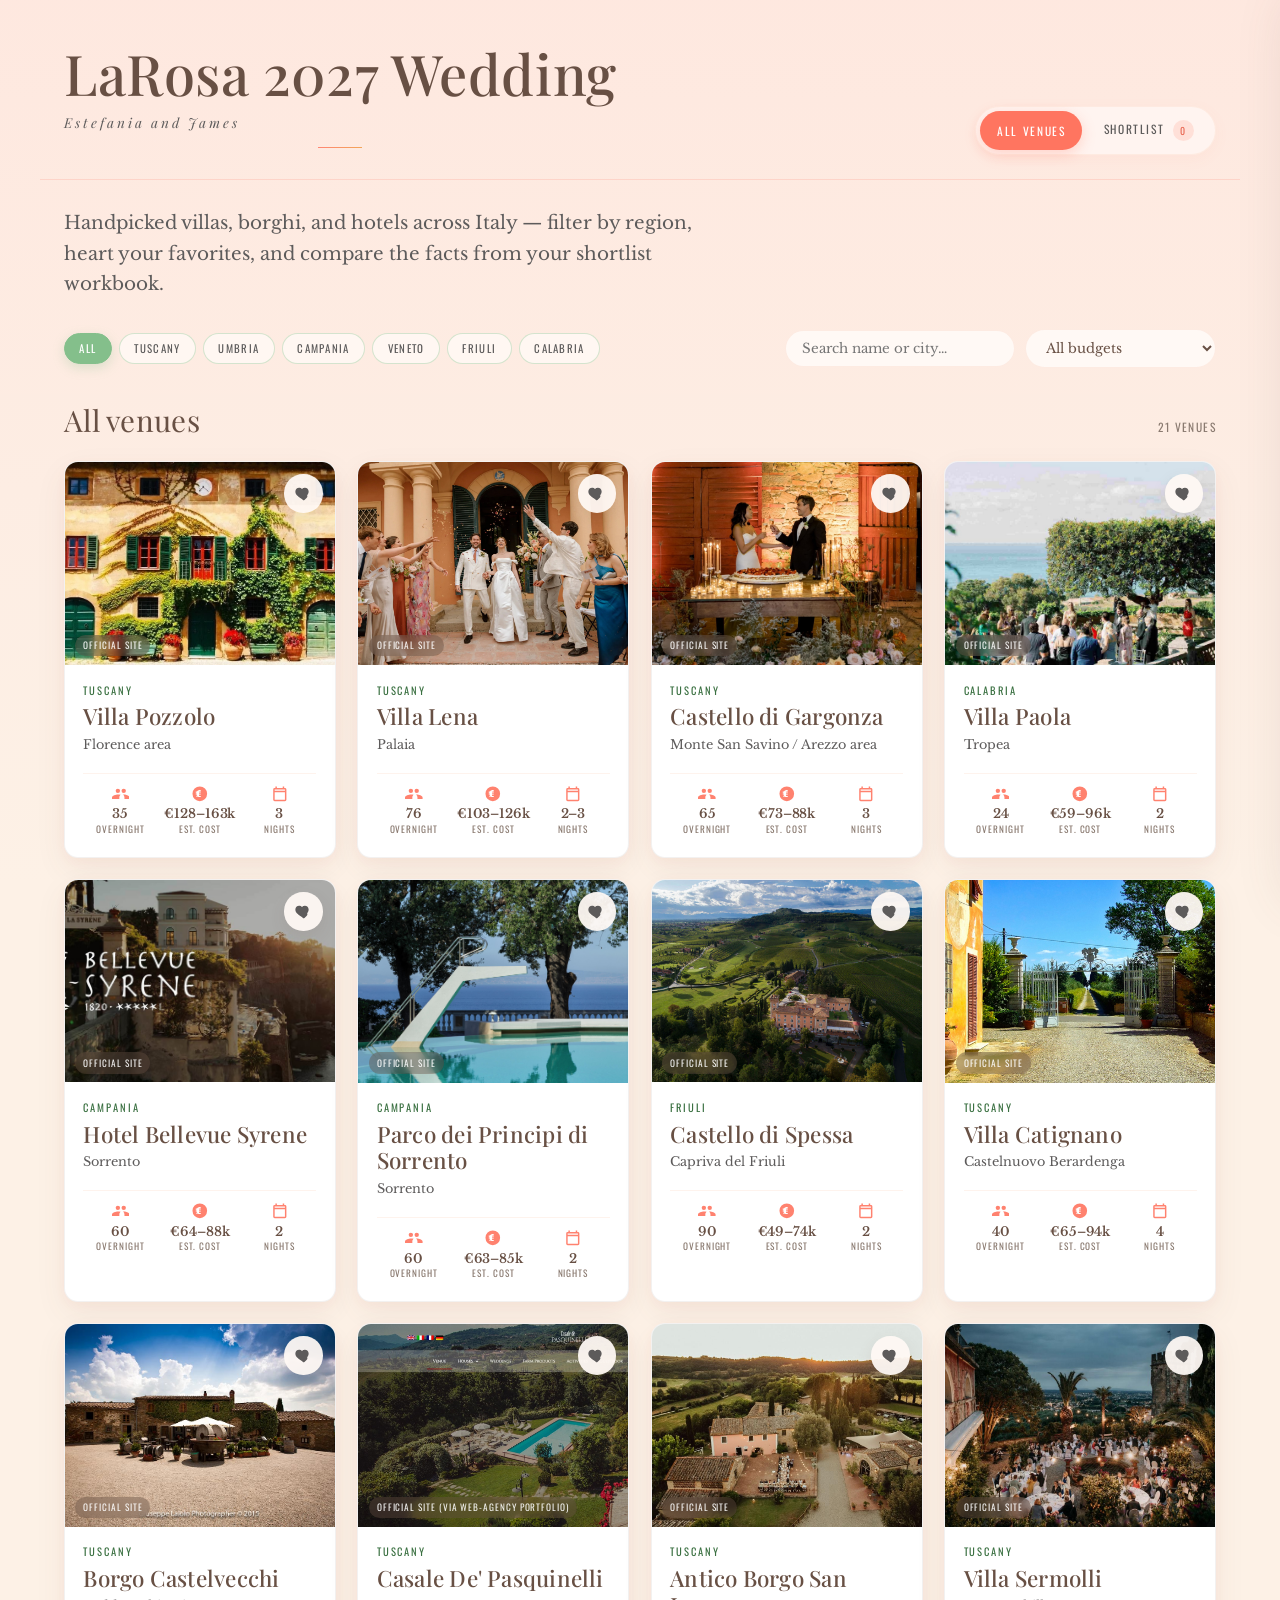
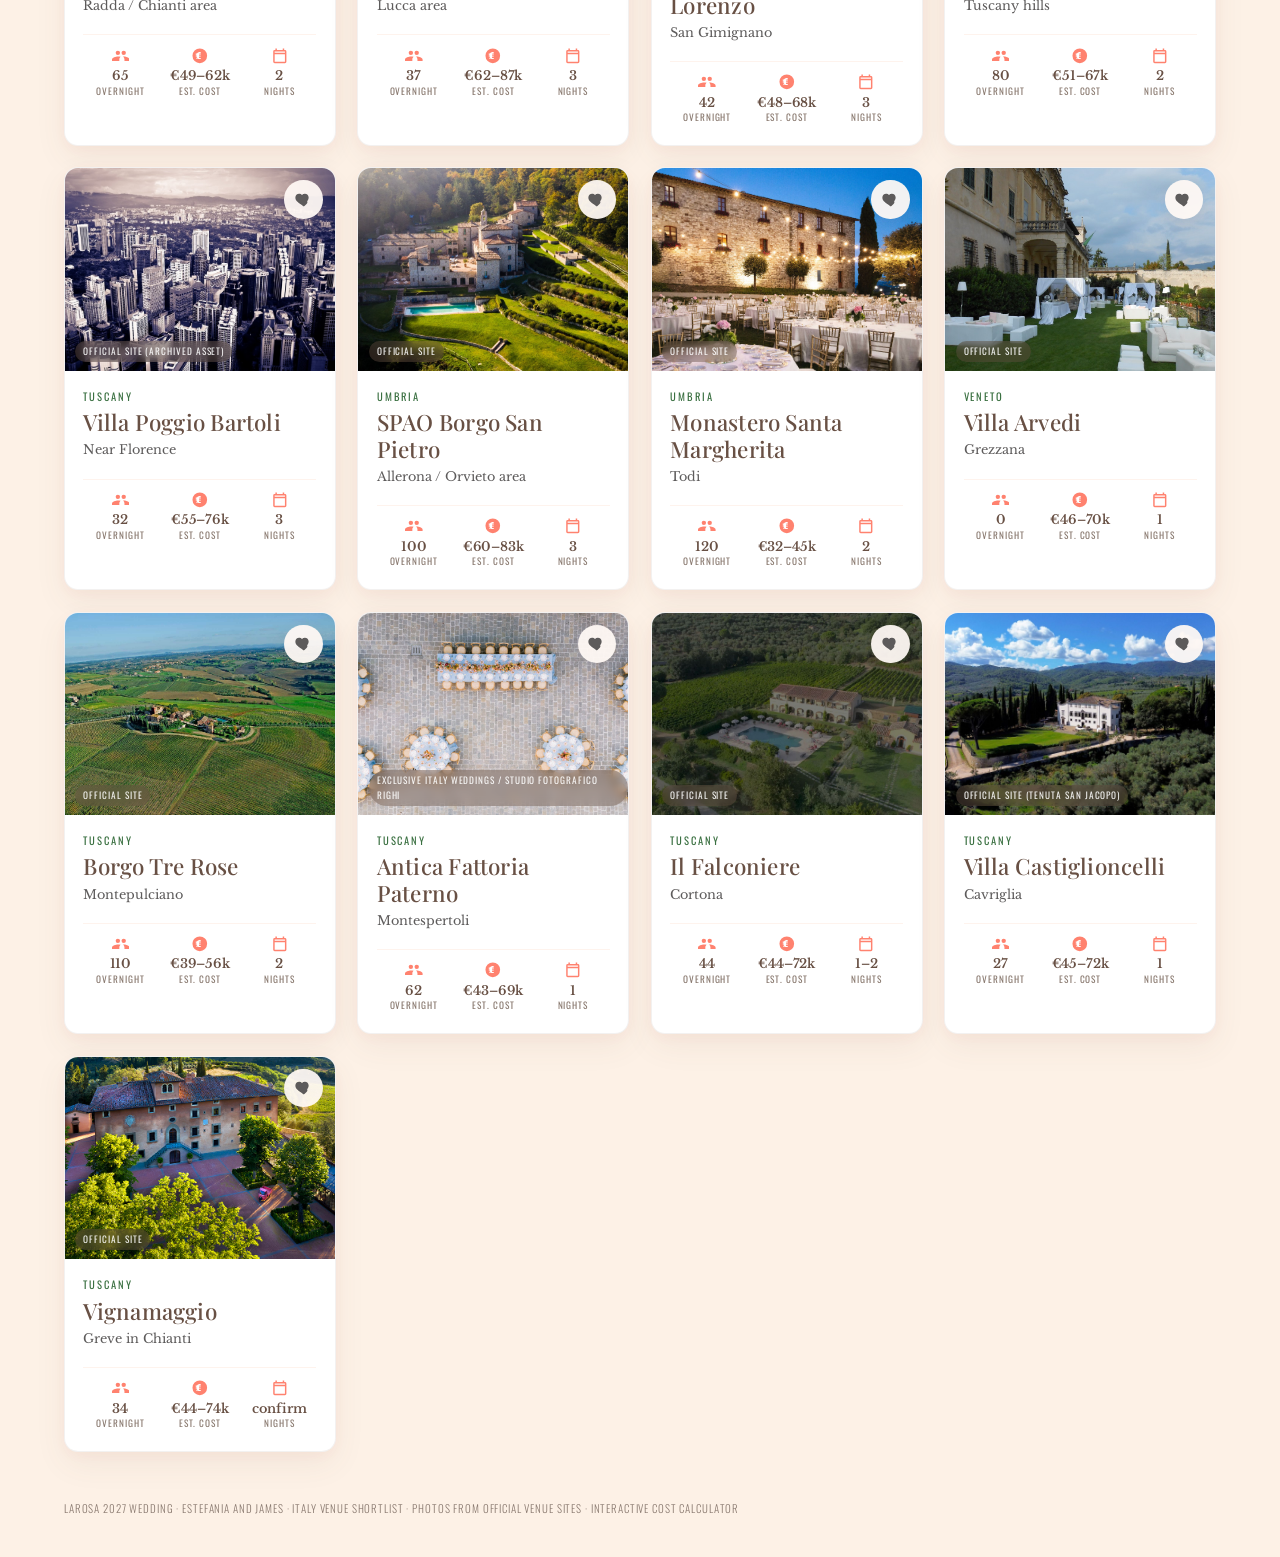
==== commit a25672bc: "Add five Tuscany venues and refresh property cover photos. Borgo Tre Rose, Antica Fattoria Paterno, " ====
--- a/index.html
+++ b/index.html
@@ -9,7 +9,7 @@
   <link rel="preconnect" href="https://fonts.googleapis.com" />
   <link rel="preconnect" href="https://fonts.gstatic.com" crossorigin />
   <link href="https://fonts.googleapis.com/css2?family=Libre+Baskerville:ital,wght@0,400;0,700;1,400&family=Oswald:wght@300;400;500&family=Playfair+Display:ital,wght@0,400;0,500;0,600;0,700;1,400;1,500&display=swap" rel="stylesheet" />
-  <link rel="stylesheet" href="styles.css?v=covers1" />
+  <link rel="stylesheet" href="styles.css?v=covers2" />
 </head>
 <body>
   <div class="grain" aria-hidden="true"></div>
@@ -73,6 +73,6 @@
     <div class="drawer-scroll" id="drawer-content"></div>
   </aside>
 
-  <script src="app.js?v=covers1"></script>
+  <script src="app.js?v=covers2"></script>
 </body>
 </html>
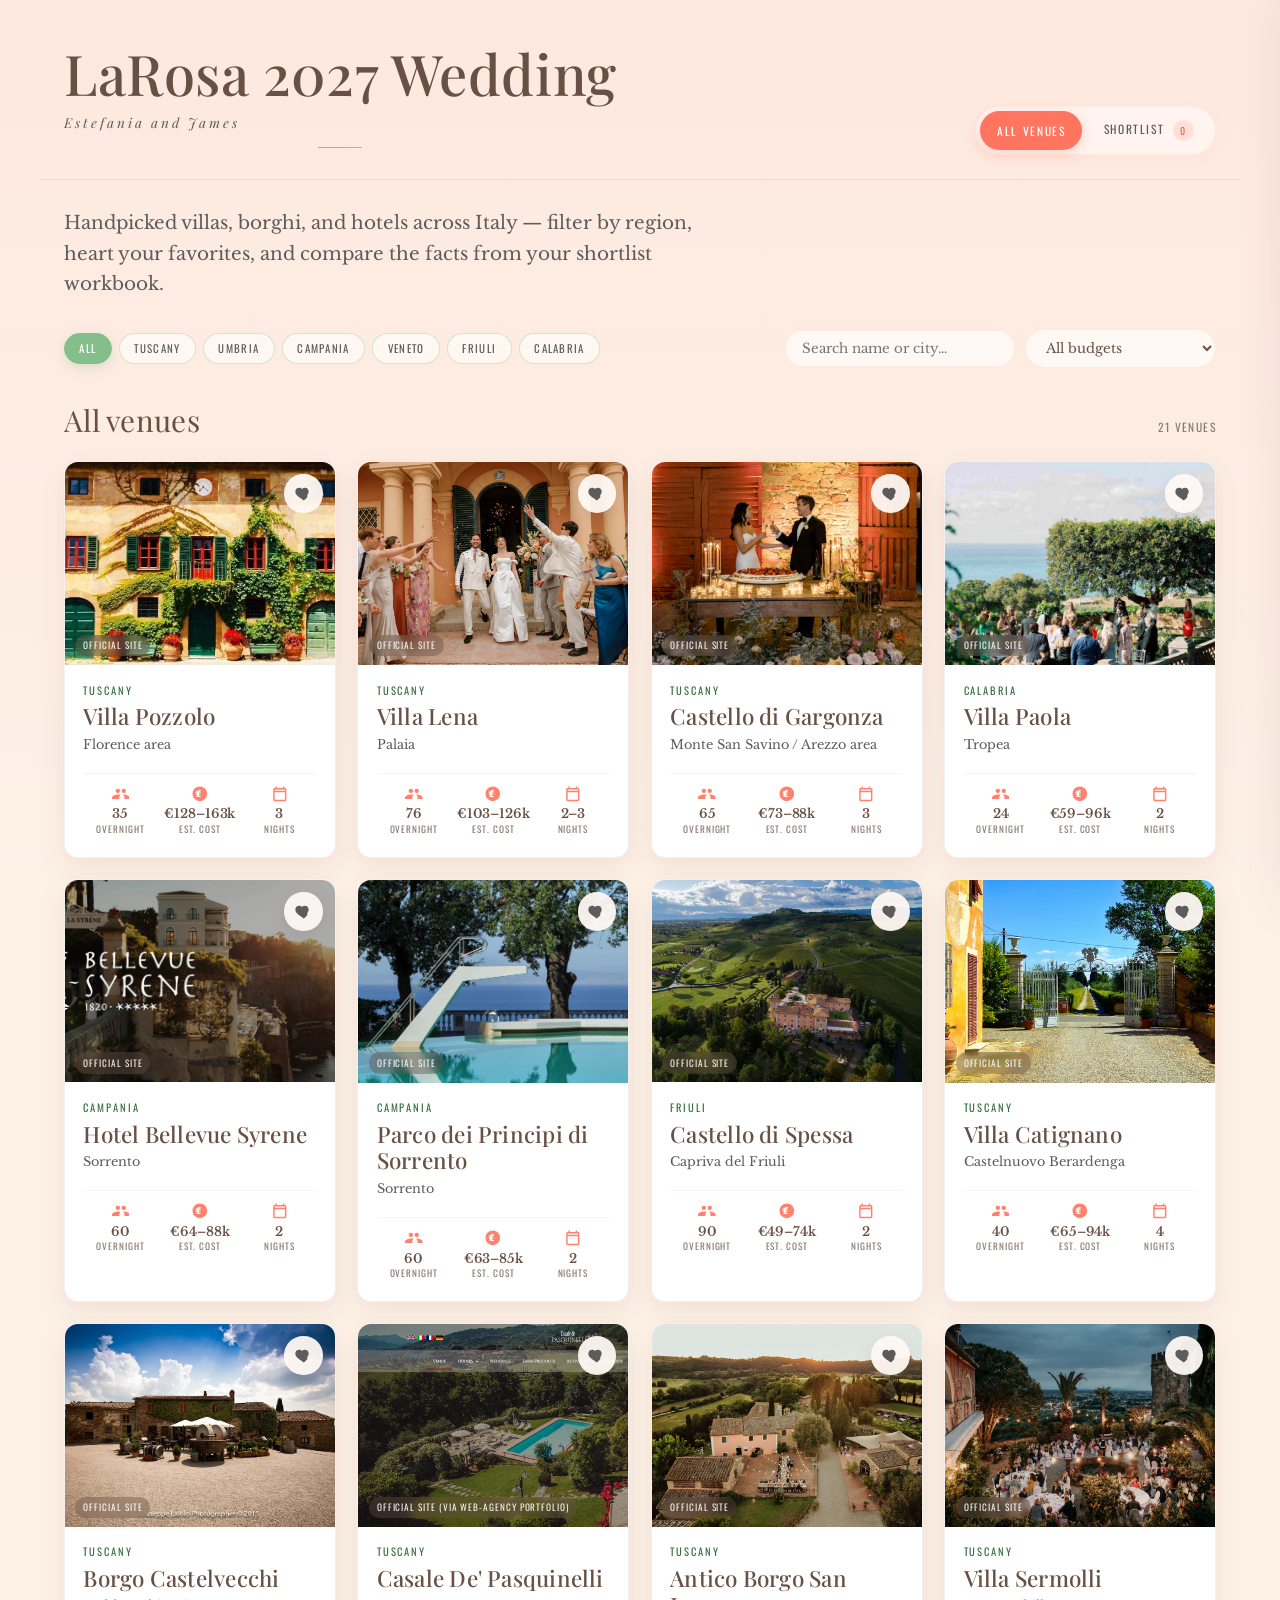
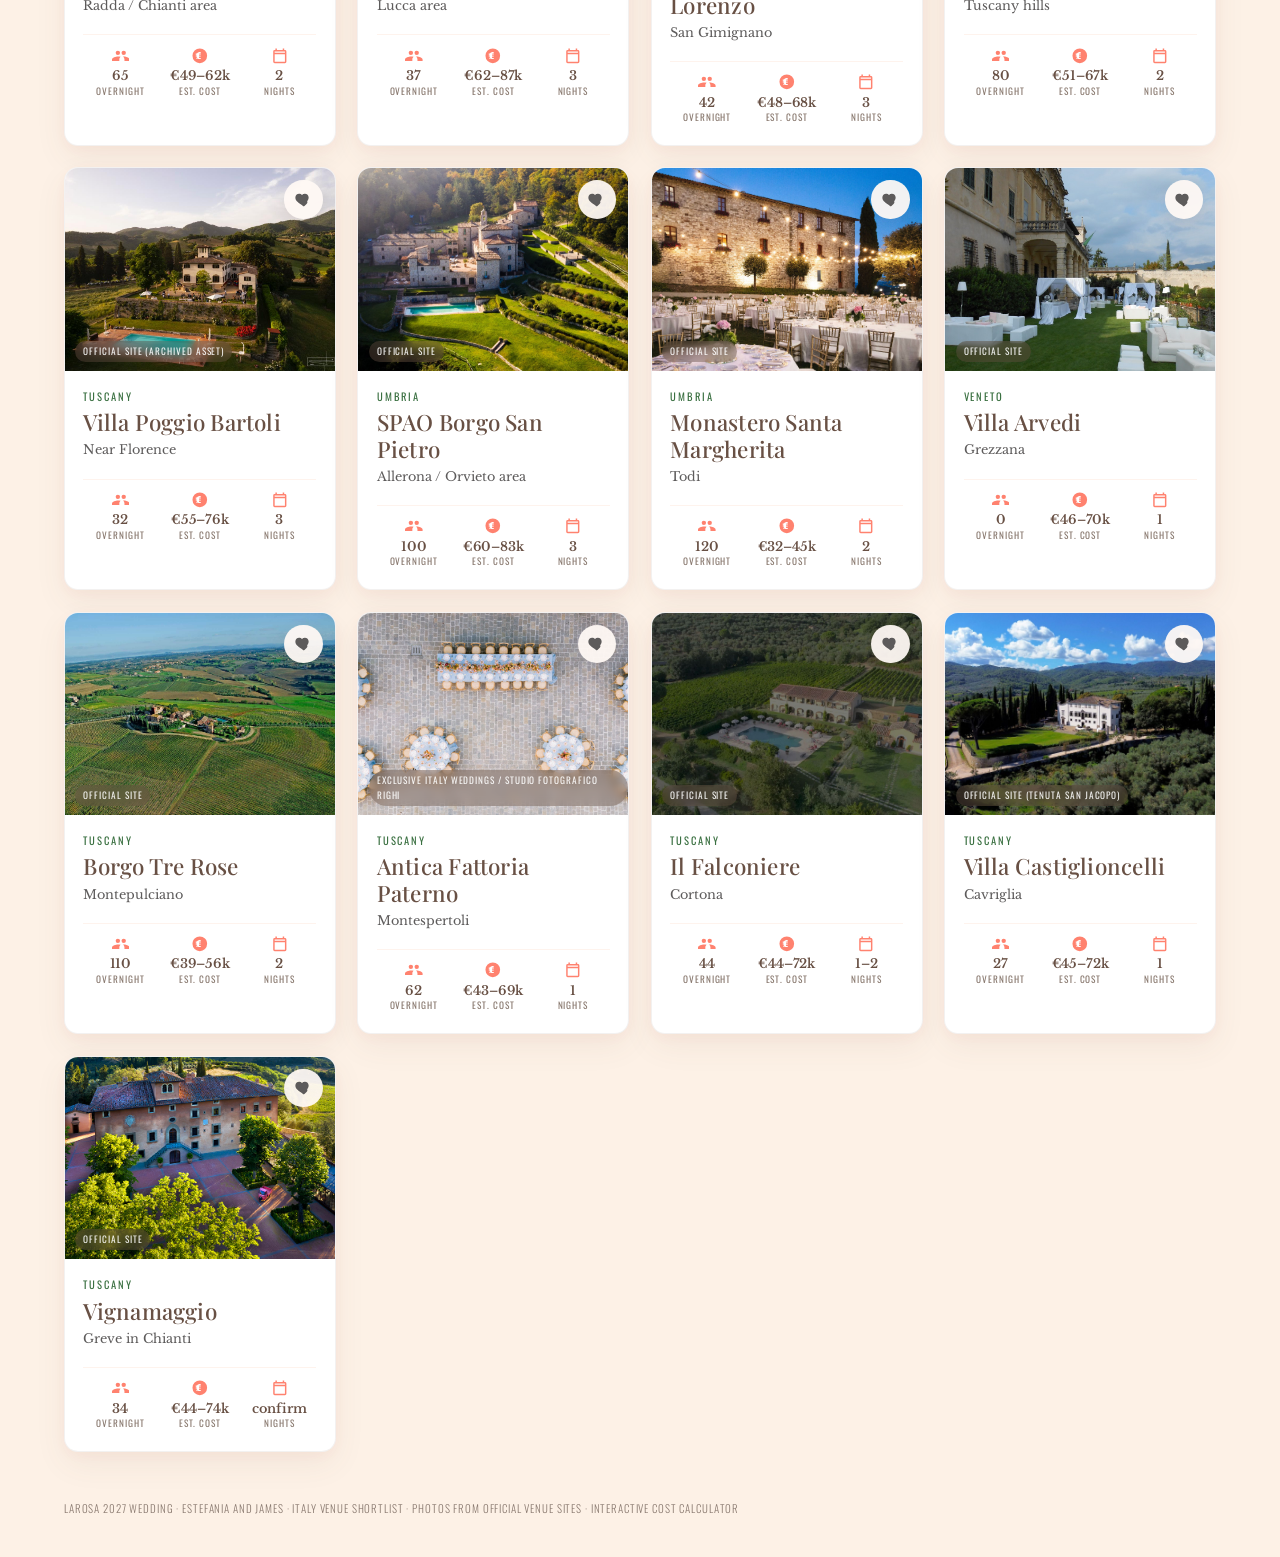
==== commit f36fb95d: "Replace Poggio Bartoli skyline cover with the real villa aerial. Also bump cache-bust so browsers lo" ====
--- a/index.html
+++ b/index.html
@@ -9,7 +9,7 @@
   <link rel="preconnect" href="https://fonts.googleapis.com" />
   <link rel="preconnect" href="https://fonts.gstatic.com" crossorigin />
   <link href="https://fonts.googleapis.com/css2?family=Libre+Baskerville:ital,wght@0,400;0,700;1,400&family=Oswald:wght@300;400;500&family=Playfair+Display:ital,wght@0,400;0,500;0,600;0,700;1,400;1,500&display=swap" rel="stylesheet" />
-  <link rel="stylesheet" href="styles.css?v=covers2" />
+  <link rel="stylesheet" href="styles.css?v=covers3" />
 </head>
 <body>
   <div class="grain" aria-hidden="true"></div>
@@ -73,6 +73,6 @@
     <div class="drawer-scroll" id="drawer-content"></div>
   </aside>
 
-  <script src="app.js?v=covers2"></script>
+  <script src="app.js?v=covers3"></script>
 </body>
 </html>
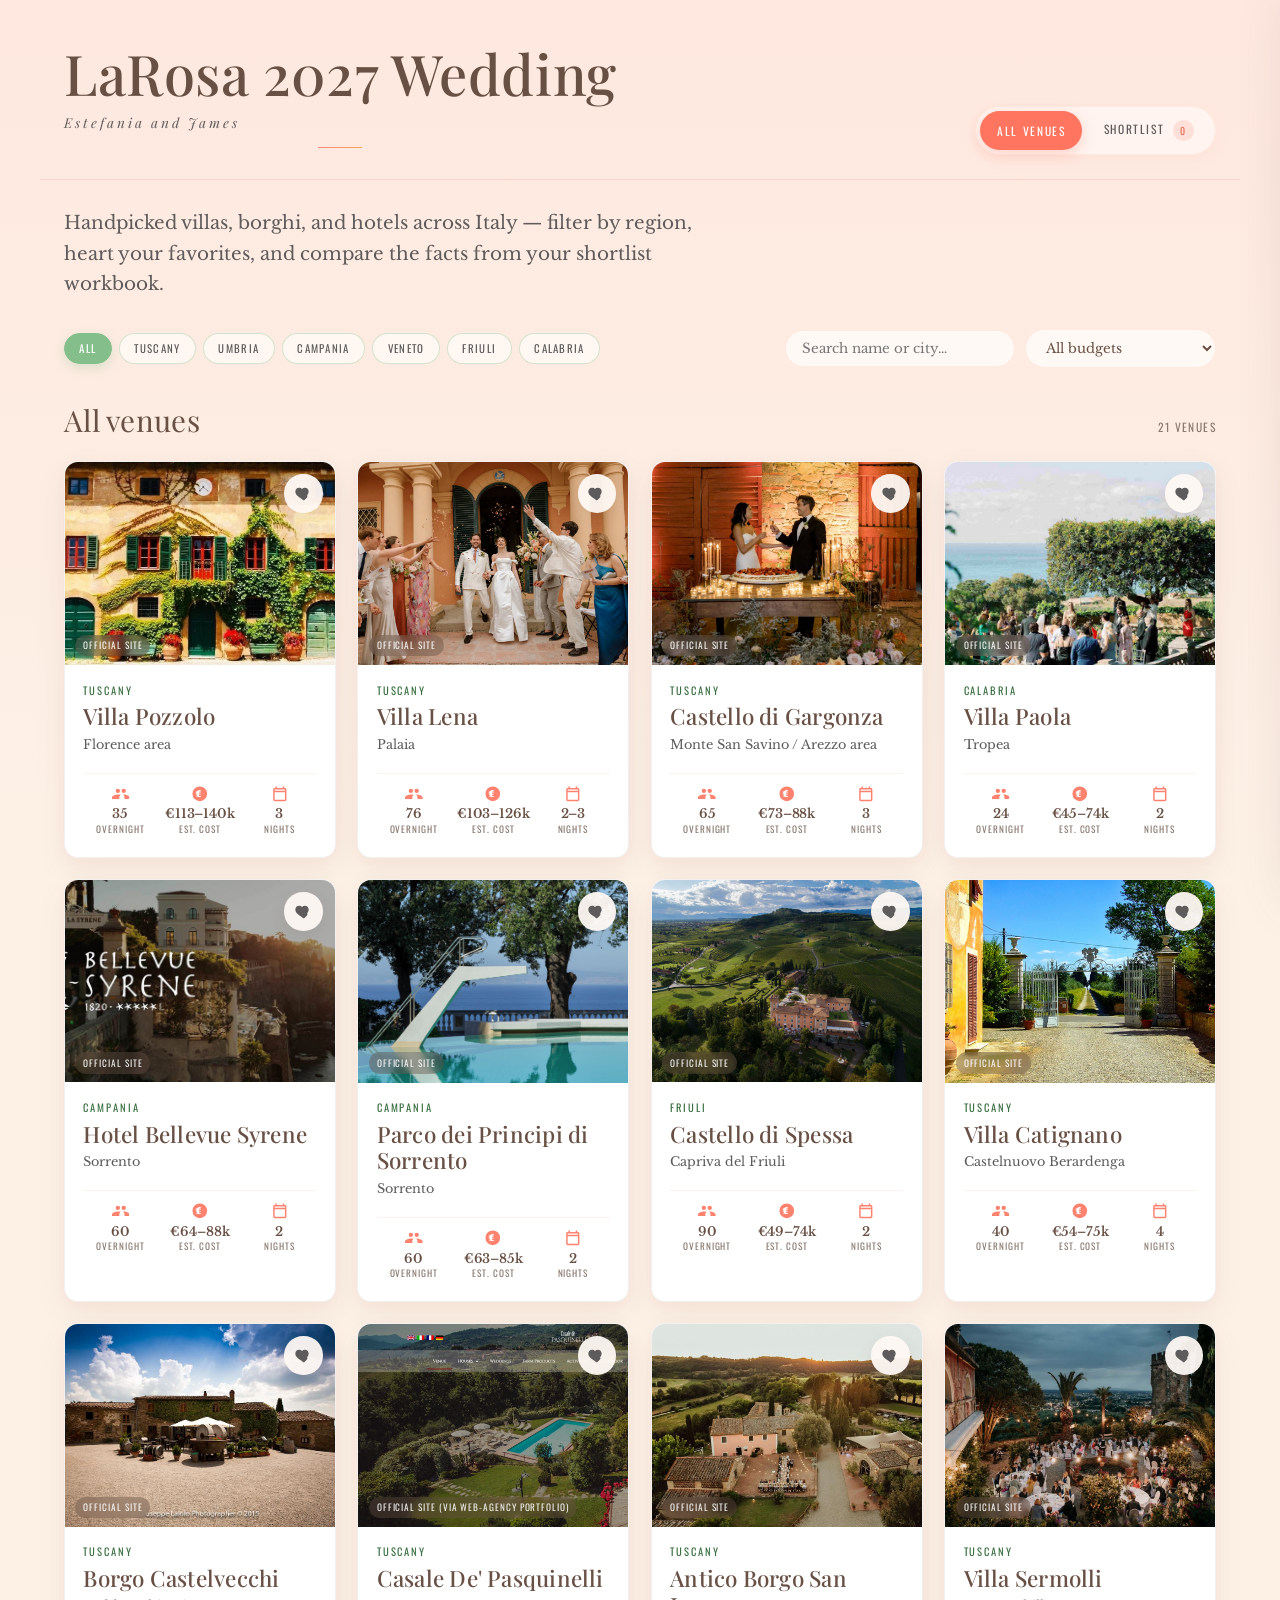
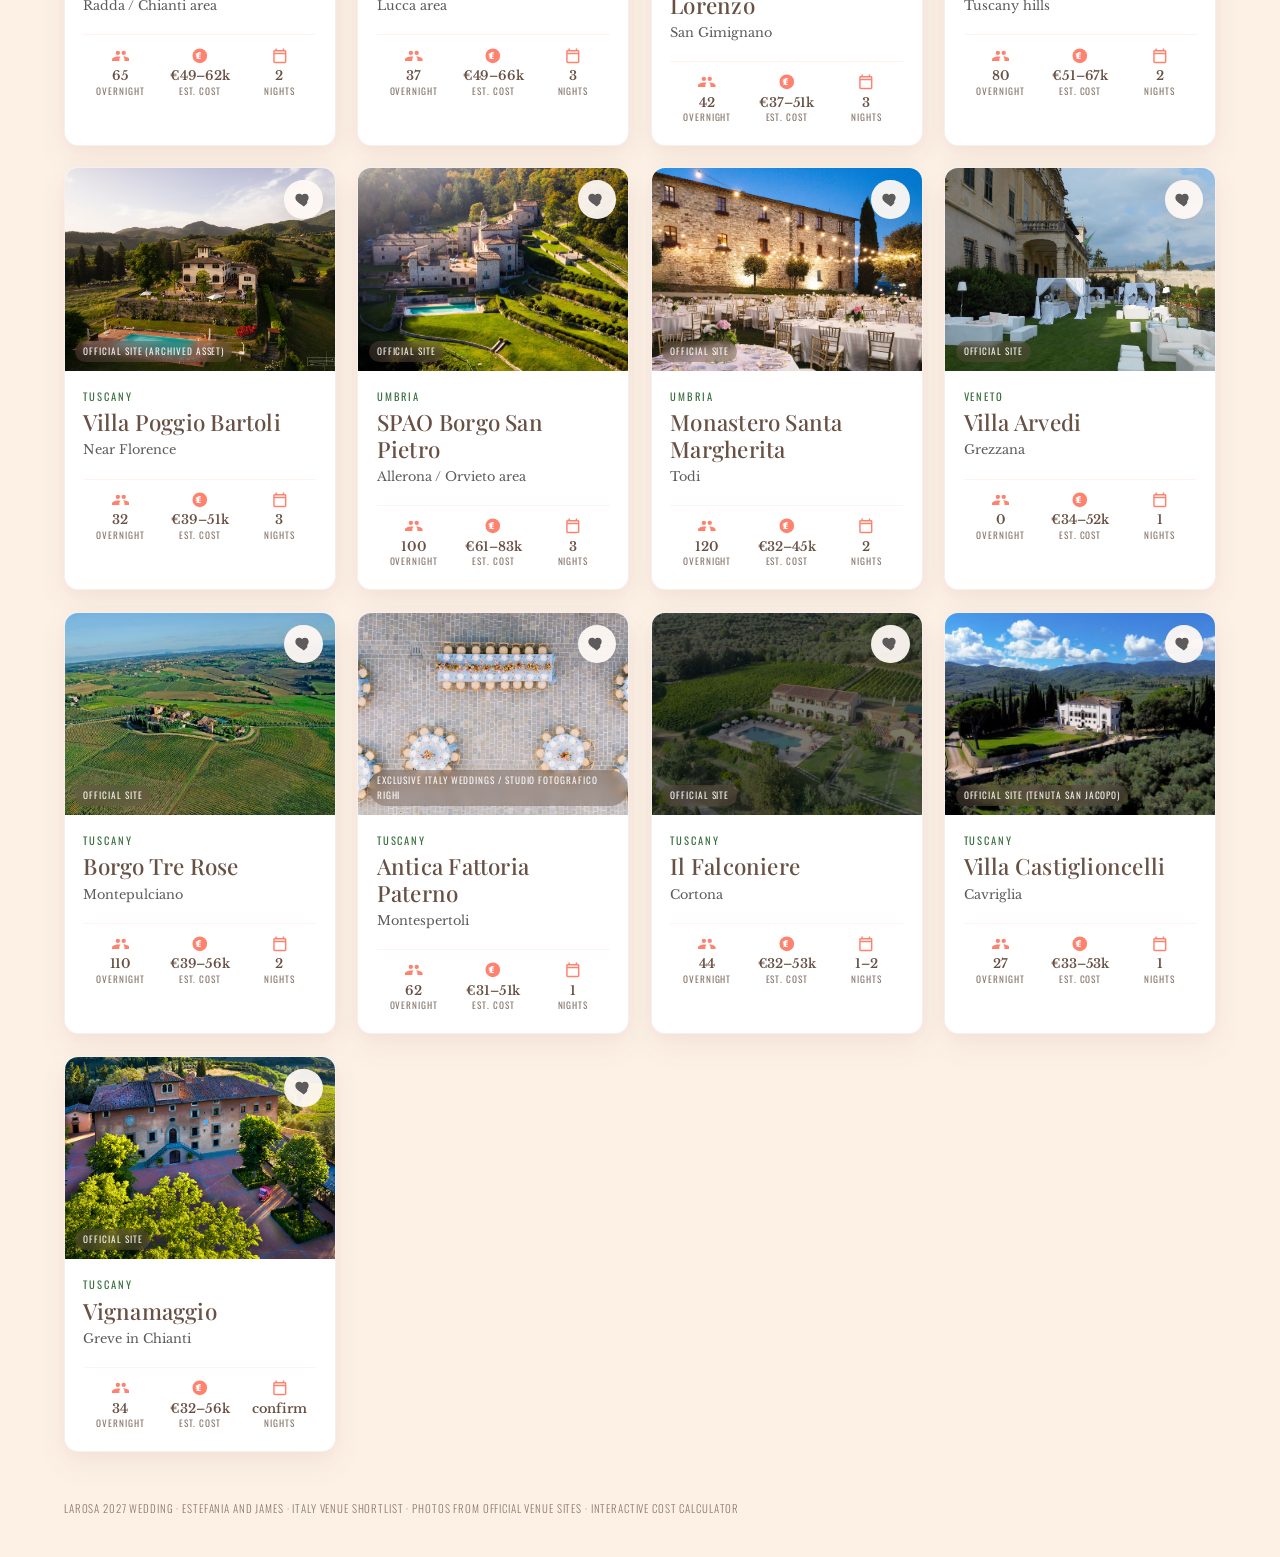
==== commit 75fe6df7: "Exclude guest-paid overflow hotels from host all-in totals Host budget, contingency, and calculator " ====
--- a/index.html
+++ b/index.html
@@ -9,7 +9,7 @@
   <link rel="preconnect" href="https://fonts.googleapis.com" />
   <link rel="preconnect" href="https://fonts.gstatic.com" crossorigin />
   <link href="https://fonts.googleapis.com/css2?family=Libre+Baskerville:ital,wght@0,400;0,700;1,400&family=Oswald:wght@300;400;500&family=Playfair+Display:ital,wght@0,400;0,500;0,600;0,700;1,400;1,500&display=swap" rel="stylesheet" />
-  <link rel="stylesheet" href="styles.css?v=covers3" />
+  <link rel="stylesheet" href="styles.css?v=hostbudget1" />
 </head>
 <body>
   <div class="grain" aria-hidden="true"></div>
@@ -73,6 +73,6 @@
     <div class="drawer-scroll" id="drawer-content"></div>
   </aside>
 
-  <script src="app.js?v=covers3"></script>
+  <script src="app.js?v=hostbudget1"></script>
 </body>
 </html>
--- a/styles.css
+++ b/styles.css
@@ -842,6 +842,18 @@
   font-style: italic;
 }
 
+.overflow-info {
+  margin: 0.75rem 0 0.25rem;
+}
+.overflow-info h4 {
+  margin: 0.75rem 0 0.35rem;
+  font-family: var(--ui);
+  font-size: 0.78rem;
+  font-weight: 600;
+  letter-spacing: 0.02em;
+  color: var(--ink-soft);
+  text-transform: uppercase;
+}
 .overflow-note {
   background: rgba(255, 221, 215, 0.55);
   border-left: 3px solid var(--orange);
